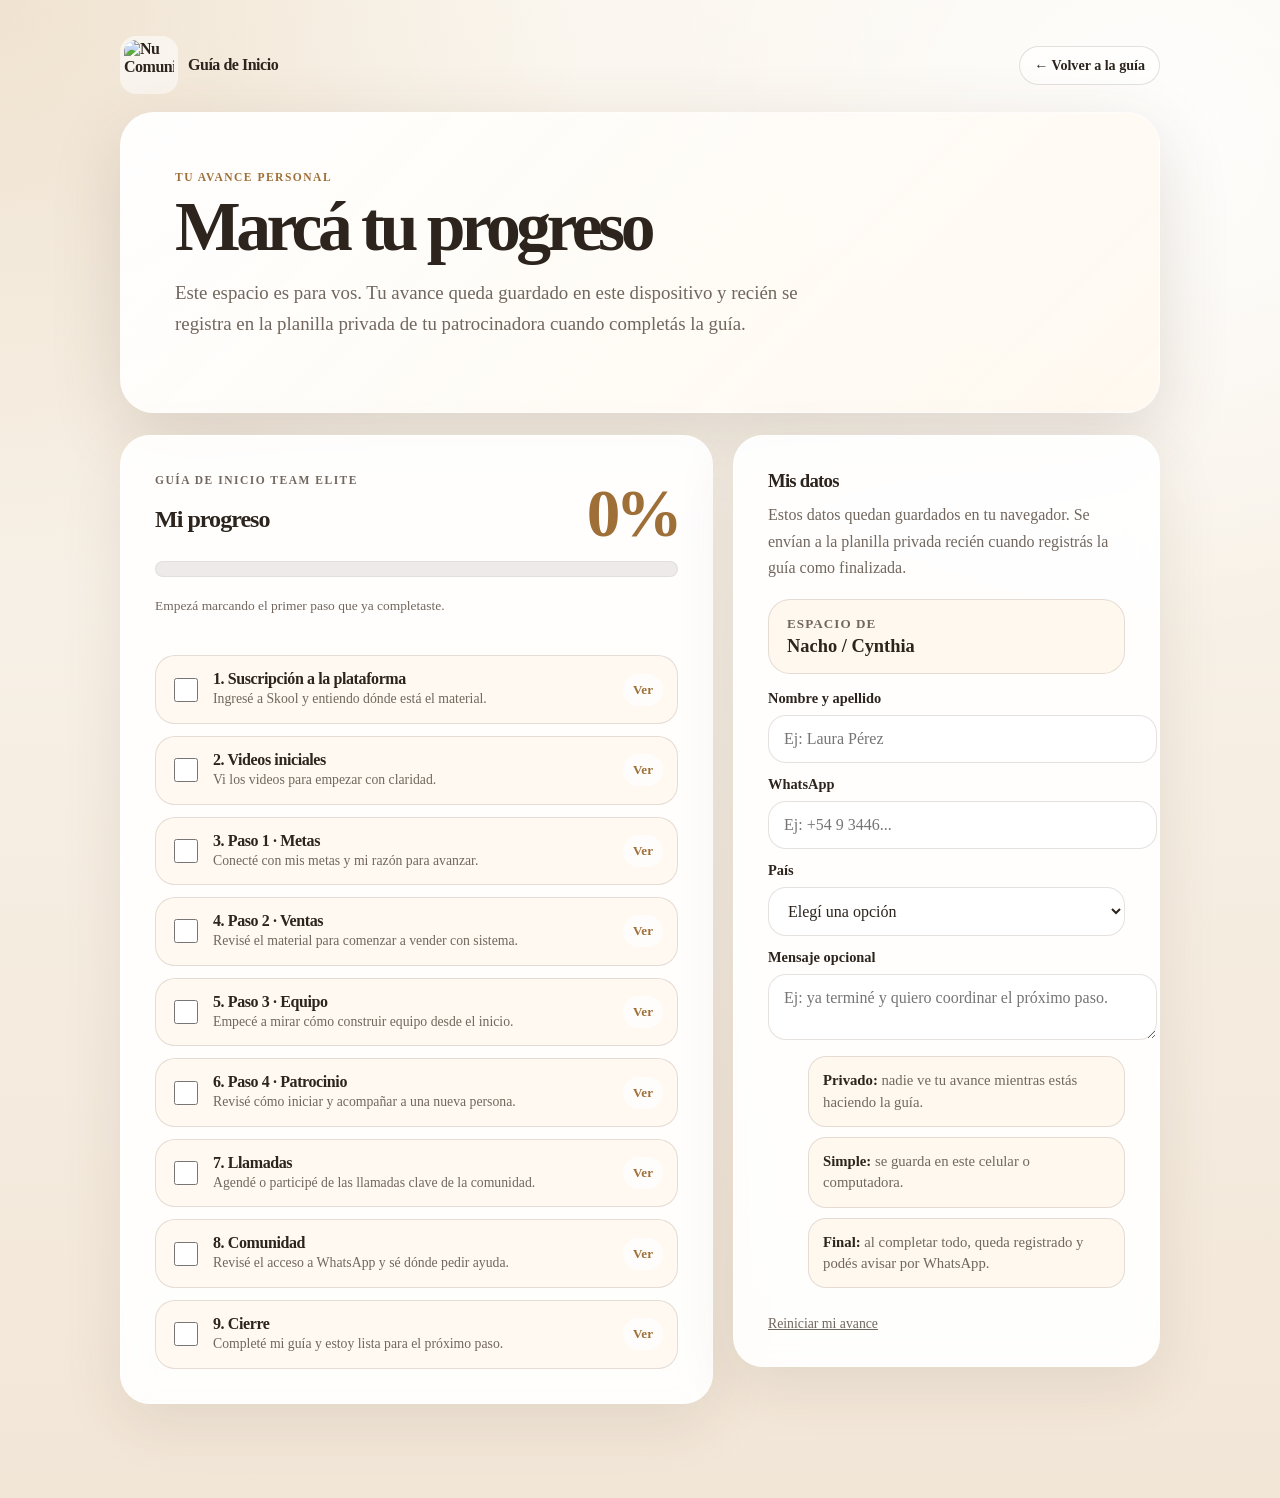
==== avance.html @ 01f818ad "Add files via upload" ====
<!DOCTYPE html>
<html lang="es">
<head>
  <meta charset="UTF-8">
  <meta name="viewport" content="width=device-width, initial-scale=1.0">
  <meta name="description" content="Avance personal para la Guía de Inicio Team Elite.">
  <title>Mi avance · Guía de Inicio Team Elite</title>
  <link rel="preconnect" href="https://fonts.googleapis.com">
  <link rel="preconnect" href="https://fonts.gstatic.com" crossorigin>
  <link href="https://fonts.googleapis.com/css2?family=Plus+Jakarta+Sans:wght@400;500;600;700;800&display=swap" rel="stylesheet">
  <link rel="stylesheet" href="css/reset.css">
  <link rel="stylesheet" href="css/layout.css">
  <link rel="stylesheet" href="css/components.css">
  <link rel="stylesheet" href="css/animations.css">
  <style>
    :root {
      --avance-card: rgba(255, 255, 255, 0.92);
      --avance-ink: #2c241d;
      --avance-muted: #71675e;
      --avance-line: rgba(92, 73, 55, 0.16);
      --avance-gold: #c89b5f;
      --avance-gold-dark: #9f6f38;
      --avance-soft: #fff8ef;
      --avance-green: #2f7a4d;
      --avance-shadow: 0 22px 70px rgba(80, 58, 35, 0.16);
    }

    body {
      background:
        radial-gradient(circle at top left, rgba(200, 155, 95, 0.22), transparent 30%),
        radial-gradient(circle at 90% 10%, rgba(255, 255, 255, 0.85), transparent 28%),
        linear-gradient(180deg, #fbf7f0 0%, #f2e6d7 100%);
      color: var(--avance-ink);
    }

    .avance-shell {
      width: min(100%, 1040px);
      margin: 0 auto;
      min-height: 100vh;
      padding: 28px 16px 86px;
    }

    .avance-topbar {
      display: flex;
      align-items: center;
      justify-content: space-between;
      gap: 16px;
      margin-bottom: 18px;
    }

    .avance-logo,
    .avance-back {
      color: inherit;
      text-decoration: none;
    }

    .avance-logo {
      display: inline-flex;
      align-items: center;
      gap: 10px;
      font-weight: 800;
      letter-spacing: -0.03em;
    }

    .avance-logo img {
      width: 50px;
      height: 50px;
      object-fit: contain;
      border-radius: 16px;
      background: rgba(255,255,255,0.55);
      padding: 4px;
    }

    .avance-back {
      font-size: 0.88rem;
      font-weight: 700;
      padding: 10px 14px;
      border: 1px solid var(--avance-line);
      border-radius: 999px;
      background: rgba(255, 255, 255, 0.52);
    }

    .avance-hero {
      position: relative;
      overflow: hidden;
      border-radius: 34px;
      padding: clamp(26px, 5vw, 54px);
      background:
        linear-gradient(135deg, rgba(255,255,255,0.96), rgba(255,248,239,0.92)),
        url('assets/community/community-03.jpg') center/cover;
      box-shadow: var(--avance-shadow);
      border: 1px solid rgba(255,255,255,0.65);
    }

    .avance-kicker {
      display: inline-flex;
      align-items: center;
      gap: 8px;
      margin-bottom: 12px;
      color: var(--avance-gold-dark);
      text-transform: uppercase;
      font-size: 0.72rem;
      font-weight: 800;
      letter-spacing: 0.13em;
    }

    .avance-hero h1 {
      margin: 0;
      font-size: clamp(2.1rem, 7vw, 4.35rem);
      line-height: 0.92;
      letter-spacing: -0.065em;
      max-width: 780px;
    }

    .avance-hero p {
      margin-top: 18px;
      max-width: 680px;
      color: var(--avance-muted);
      font-size: clamp(1rem, 2.4vw, 1.18rem);
      line-height: 1.65;
    }

    .avance-grid {
      display: grid;
      grid-template-columns: minmax(0, 1fr) minmax(300px, 0.72fr);
      gap: 20px;
      margin-top: 22px;
      align-items: start;
    }

    .avance-card {
      background: var(--avance-card);
      border: 1px solid rgba(255,255,255,0.65);
      border-radius: 30px;
      box-shadow: 0 18px 60px rgba(80, 58, 35, 0.10);
      padding: clamp(20px, 4vw, 34px);
      backdrop-filter: blur(14px);
    }

    .avance-card h2,
    .avance-card h3 {
      margin: 0 0 10px;
      letter-spacing: -0.04em;
    }

    .avance-card p {
      color: var(--avance-muted);
      line-height: 1.65;
      margin: 0 0 16px;
    }

    .profile-form {
      display: grid;
      gap: 13px;
      margin-top: 16px;
    }

    .field {
      display: grid;
      gap: 8px;
    }

    .field label {
      font-weight: 800;
      font-size: 0.9rem;
      color: var(--avance-ink);
    }

    .field input,
    .field select,
    .field textarea {
      width: 100%;
      border: 1px solid var(--avance-line);
      background: rgba(255, 255, 255, 0.84);
      border-radius: 18px;
      padding: 14px 15px;
      font: inherit;
      color: var(--avance-ink);
      outline: none;
      transition: border-color .2s ease, box-shadow .2s ease, background .2s ease;
    }

    .field input:focus,
    .field select:focus,
    .field textarea:focus {
      border-color: rgba(200, 155, 95, 0.95);
      box-shadow: 0 0 0 4px rgba(200, 155, 95, 0.16);
      background: #fff;
    }

    .progress-card {
      display: grid;
      gap: 18px;
    }

    .progress-head {
      display: flex;
      align-items: flex-end;
      justify-content: space-between;
      gap: 12px;
    }

    .progress-number {
      font-size: clamp(2.3rem, 8vw, 4.2rem);
      line-height: 0.88;
      font-weight: 800;
      letter-spacing: -0.07em;
      color: var(--avance-gold-dark);
    }

    .progress-track {
      height: 14px;
      border-radius: 999px;
      overflow: hidden;
      background: rgba(142, 133, 122, 0.16);
      border: 1px solid rgba(142, 133, 122, 0.12);
    }

    .progress-fill {
      width: 0%;
      height: 100%;
      border-radius: inherit;
      background: linear-gradient(90deg, var(--avance-gold), var(--avance-gold-dark));
      transition: width .28s ease;
    }

    .step-list {
      display: grid;
      gap: 12px;
      margin-top: 4px;
    }

    .step-item {
      display: grid;
      grid-template-columns: auto 1fr auto;
      align-items: center;
      gap: 12px;
      padding: 14px;
      border-radius: 20px;
      background: rgba(255, 248, 239, 0.78);
      border: 1px solid var(--avance-line);
    }

    .step-item.is-done {
      background: rgba(231, 246, 236, 0.84);
      border-color: rgba(47, 122, 77, 0.18);
    }

    .step-check {
      width: 24px;
      height: 24px;
      accent-color: var(--avance-green);
      cursor: pointer;
    }

    .step-title {
      display: grid;
      gap: 2px;
    }

    .step-title strong {
      letter-spacing: -0.025em;
      color: var(--avance-ink);
    }

    .step-title span {
      color: var(--avance-muted);
      font-size: 0.86rem;
      line-height: 1.35;
    }

    .step-link {
      color: var(--avance-gold-dark);
      text-decoration: none;
      font-size: 0.82rem;
      font-weight: 800;
      padding: 8px 10px;
      border-radius: 999px;
      background: rgba(255, 255, 255, 0.66);
      white-space: nowrap;
    }

    .final-box {
      display: none;
      margin-top: 20px;
      padding: clamp(18px, 4vw, 28px);
      border-radius: 28px;
      background: linear-gradient(135deg, rgba(231,246,236,0.96), rgba(255,255,255,0.9));
      border: 1px solid rgba(47, 122, 77, 0.20);
      box-shadow: 0 18px 52px rgba(47, 122, 77, 0.11);
    }

    .final-box.is-visible {
      display: grid;
      gap: 12px;
    }

    .button-row {
      display: flex;
      flex-wrap: wrap;
      gap: 10px;
      margin-top: 6px;
    }

    .button-row .button {
      border: 0;
      cursor: pointer;
      min-height: 52px;
    }

    .button--whatsapp {
      background: #1f8f55;
      color: #fff;
      box-shadow: 0 16px 38px rgba(31, 143, 85, 0.22);
    }

    .button--whatsapp:hover,
    .button--whatsapp:focus-visible {
      color: #fff;
    }

    .status-message {
      display: none;
      padding: 14px 16px;
      border-radius: 18px;
      background: rgba(255, 248, 239, 0.9);
      border: 1px solid var(--avance-line);
      color: var(--avance-muted);
      font-weight: 700;
      line-height: 1.45;
    }

    .status-message.is-visible {
      display: block;
    }

    .small-note {
      font-size: 0.84rem;
      color: var(--avance-muted);
      line-height: 1.55;
    }

    .linea-card {
      margin: 18px 0 8px;
      padding: 16px 18px;
      border-radius: 22px;
      background: var(--avance-soft);
      border: 1px solid var(--avance-line);
      display: grid;
      gap: 4px;
    }

    .linea-card span {
      color: var(--avance-muted);
      font-size: 0.82rem;
      font-weight: 800;
      text-transform: uppercase;
      letter-spacing: 0.08em;
    }

    .linea-card strong {
      color: var(--avance-ink);
      font-size: 1.15rem;
    }

    .side-list {
      display: grid;
      gap: 10px;
      margin-top: 16px;
    }

    .side-list li {
      list-style: none;
      padding: 13px 14px;
      border-radius: 18px;
      background: var(--avance-soft);
      border: 1px solid var(--avance-line);
      color: var(--avance-muted);
      font-size: 0.92rem;
      line-height: 1.45;
    }

    .side-list strong {
      color: var(--avance-ink);
    }

    .reset-link {
      border: 0;
      background: transparent;
      color: var(--avance-muted);
      text-decoration: underline;
      cursor: pointer;
      font: inherit;
      font-size: 0.86rem;
      padding: 0;
      margin-top: 12px;
    }

    @media (max-width: 820px) {
      .avance-topbar {
        align-items: flex-start;
        flex-direction: column;
      }

      .avance-grid {
        grid-template-columns: 1fr;
      }

      .avance-hero {
        border-radius: 26px;
      }

      .avance-back,
      .button-row .button {
        width: 100%;
        justify-content: center;
        text-align: center;
      }

      .step-item {
        grid-template-columns: auto 1fr;
      }

      .step-link {
        grid-column: 2;
        width: fit-content;
      }
    }
  </style>
</head>
<body>
  <div class="avance-shell">
    <div class="avance-topbar">
      <a class="avance-logo" href="index.html" aria-label="Volver a la guía">
        <img src="assets/logo-nu-comunidad-transparent.png" alt="Nu Comunidad">
        <span>Guía de Inicio</span>
      </a>
      <a class="avance-back" href="index.html">← Volver a la guía</a>
    </div>

    <header class="avance-hero">
      <span class="avance-kicker">Tu avance personal</span>
      <h1>Marcá tu progreso</h1>
      <p>Este espacio es para vos. Tu avance queda guardado en este dispositivo y recién se registra en la planilla privada de tu patrocinadora cuando completás la guía.</p>
    </header>

    <div class="avance-grid">
      <main class="avance-card progress-card" aria-labelledby="progress-title">
        <div class="progress-head">
          <div>
            <p class="avance-kicker">Guía de Inicio Team Elite</p>
            <h2 id="progress-title">Mi progreso</h2>
          </div>
          <strong class="progress-number" id="progress-number">0%</strong>
        </div>

        <div class="progress-track" aria-hidden="true">
          <div class="progress-fill" id="progress-fill"></div>
        </div>

        <p class="small-note" id="progress-copy">Empezá marcando el primer paso que ya completaste.</p>

        <div class="step-list" id="step-list"></div>

        <div class="final-box" id="final-box" aria-live="polite">
          <h2>🎉 ¡Felicitaciones!</h2>
          <p>Terminaste tu Guía de Inicio. Ahora podés registrar la finalización y avisarle a tu patrocinadora por WhatsApp.</p>
          <div class="button-row">
            <button class="button button--primary" id="finish-button" type="button">Registrar guía finalizada</button>
            <a class="button button--whatsapp" id="whatsapp-button" href="#" target="_blank" rel="noopener noreferrer" style="display:none;">Avisar por WhatsApp</a>
          </div>
          <div class="status-message" id="status-message"></div>
        </div>
      </main>

      <aside class="avance-card">
        <h3>Mis datos</h3>
        <p>Estos datos quedan guardados en tu navegador. Se envían a la planilla privada recién cuando registrás la guía como finalizada.</p>

        <div class="linea-card">
          <span>Espacio de</span>
          <strong id="sponsor-visible">Patrocinadora</strong>
        </div>

        <form class="profile-form" id="profile-form">
          <div class="field">
            <label for="nombre">Nombre y apellido</label>
            <input id="nombre" name="nombre" type="text" autocomplete="name" placeholder="Ej: Laura Pérez" required>
          </div>

          <div class="field">
            <label for="whatsapp">WhatsApp</label>
            <input id="whatsapp" name="whatsapp" type="tel" autocomplete="tel" placeholder="Ej: +54 9 3446..." required>
          </div>

          <div class="field">
            <label for="pais">País</label>
            <select id="pais" name="pais" required>
              <option value="" selected disabled>Elegí una opción</option>
              <option>Argentina</option>
              <option>España</option>
              <option>México</option>
              <option>Chile</option>
              <option>Perú</option>
              <option>Colombia</option>
              <option>Otro</option>
            </select>
          </div>

          <div class="field">
            <label for="comentario">Mensaje opcional</label>
            <textarea id="comentario" name="comentario" placeholder="Ej: ya terminé y quiero coordinar el próximo paso."></textarea>
          </div>
        </form>

        <ul class="side-list">
          <li><strong>Privado:</strong> nadie ve tu avance mientras estás haciendo la guía.</li>
          <li><strong>Simple:</strong> se guarda en este celular o computadora.</li>
          <li><strong>Final:</strong> al completar todo, queda registrado y podés avisar por WhatsApp.</li>
        </ul>

        <button class="reset-link" id="reset-progress" type="button">Reiniciar mi avance</button>
      </aside>
    </div>
  </div>

  <script>
    /*************************************************************
     * CONFIGURACIÓN PARA CADA PATROCINADORA
     * 1) Cambiar SPONSOR_NAME.
     * 2) Cambiar SPONSOR_WHATSAPP por el número con código de país, sin + ni espacios.
     *    Ejemplo Argentina: 5493446000000
     * 3) Pegar la URL del Apps Script cuando esté publicada la Web App.
     *************************************************************/
    const CONFIG = {
      SPONSOR_NAME: "Nacho / Cynthia",
      SPONSOR_WHATSAPP: "PEGAR_WHATSAPP_SIN_SIGNO_MAS",
      GOOGLE_APPS_SCRIPT_URL: "PEGAR_AQUI_URL_DE_GOOGLE_APPS_SCRIPT"
    };

    const STEPS = [
      { id: "plataforma", title: "Suscripción a la plataforma", detail: "Ingresé a Skool y entiendo dónde está el material.", href: "index.html#plataforma" },
      { id: "videos", title: "Videos iniciales", detail: "Vi los videos para empezar con claridad.", href: "index.html#videos-iniciales" },
      { id: "metas", title: "Paso 1 · Metas", detail: "Conecté con mis metas y mi razón para avanzar.", href: "index.html#metas" },
      { id: "ventas", title: "Paso 2 · Ventas", detail: "Revisé el material para comenzar a vender con sistema.", href: "index.html#ventas" },
      { id: "equipo", title: "Paso 3 · Equipo", detail: "Empecé a mirar cómo construir equipo desde el inicio.", href: "index.html#equipo" },
      { id: "patrocinio", title: "Paso 4 · Patrocinio", detail: "Revisé cómo iniciar y acompañar a una nueva persona.", href: "index.html#patrocinio" },
      { id: "llamadas", title: "Llamadas", detail: "Agendé o participé de las llamadas clave de la comunidad.", href: "index.html#llamadas" },
      { id: "comunidad", title: "Comunidad", detail: "Revisé el acceso a WhatsApp y sé dónde pedir ayuda.", href: "index.html#whatsapp" },
      { id: "cierre", title: "Cierre", detail: "Completé mi guía y estoy lista para el próximo paso.", href: "index.html#cierre" }
    ];

    const safeSponsorKey = CONFIG.SPONSOR_NAME.toLowerCase().normalize("NFD").replace(/[\u0300-\u036f]/g, "").replace(/[^a-z0-9]+/g, "_");
    const PROGRESS_KEY = `team_elite_progress_${safeSponsorKey}`;
    const PROFILE_KEY = `team_elite_profile_${safeSponsorKey}`;
    const REGISTER_KEY = `team_elite_final_registered_${safeSponsorKey}`;

    const stepList = document.getElementById("step-list");
    const progressNumber = document.getElementById("progress-number");
    const progressFill = document.getElementById("progress-fill");
    const progressCopy = document.getElementById("progress-copy");
    const finalBox = document.getElementById("final-box");
    const finishButton = document.getElementById("finish-button");
    const whatsappButton = document.getElementById("whatsapp-button");
    const statusMessage = document.getElementById("status-message");
    const resetButton = document.getElementById("reset-progress");
    const profileForm = document.getElementById("profile-form");
    const sponsorVisible = document.getElementById("sponsor-visible");

    sponsorVisible.textContent = CONFIG.SPONSOR_NAME;

    function readJson(key, fallback) {
      try {
        return JSON.parse(localStorage.getItem(key) || JSON.stringify(fallback));
      } catch (error) {
        return fallback;
      }
    }

    function writeJson(key, value) {
      localStorage.setItem(key, JSON.stringify(value));
    }

    function getProgress() {
      return readJson(PROGRESS_KEY, {});
    }

    function setProgress(progress) {
      writeJson(PROGRESS_KEY, progress);
    }

    function getProfile() {
      return readJson(PROFILE_KEY, { nombre: "", whatsapp: "", pais: "", comentario: "" });
    }

    function saveProfileFromForm() {
      const formData = new FormData(profileForm);
      const profile = {
        nombre: (formData.get("nombre") || "").trim(),
        whatsapp: (formData.get("whatsapp") || "").trim(),
        pais: formData.get("pais") || "",
        comentario: (formData.get("comentario") || "").trim()
      };
      writeJson(PROFILE_KEY, profile);
      return profile;
    }

    function loadProfileIntoForm() {
      const profile = getProfile();
      profileForm.nombre.value = profile.nombre || "";
      profileForm.whatsapp.value = profile.whatsapp || "";
      profileForm.pais.value = profile.pais || "";
      profileForm.comentario.value = profile.comentario || "";
    }

    function renderSteps() {
      const progress = getProgress();
      stepList.innerHTML = STEPS.map((step, index) => {
        const checked = Boolean(progress[step.id]);
        return `
          <div class="step-item ${checked ? "is-done" : ""}">
            <input class="step-check" id="step-${step.id}" type="checkbox" data-step="${step.id}" ${checked ? "checked" : ""}>
            <label class="step-title" for="step-${step.id}">
              <strong>${index + 1}. ${escapeHtml(step.title)}</strong>
              <span>${escapeHtml(step.detail)}</span>
            </label>
            <a class="step-link" href="${step.href}">Ver</a>
          </div>
        `;
      }).join("");
    }

    function renderProgress() {
      const progress = getProgress();
      const completed = STEPS.filter((step) => progress[step.id]).length;
      const percent = Math.round((completed / STEPS.length) * 100);
      progressNumber.textContent = `${percent}%`;
      progressFill.style.width = `${percent}%`;
      progressCopy.textContent = completed === 0
        ? "Empezá marcando el primer paso que ya completaste."
        : completed < STEPS.length
          ? `Llevás ${completed} de ${STEPS.length} pasos completados.`
          : "Completaste todos los pasos. Ya podés registrar la guía finalizada.";

      finalBox.classList.toggle("is-visible", completed === STEPS.length);
      if (!localStorage.getItem(REGISTER_KEY)) {
        whatsappButton.style.display = "none";
      }
      updateWhatsAppLink();
      renderRegisteredState();
    }

    function renderRegisteredState() {
      const registeredAt = localStorage.getItem(REGISTER_KEY);
      if (!registeredAt) return;
      finishButton.textContent = "Guía ya registrada";
      finishButton.disabled = true;
      whatsappButton.style.display = "inline-flex";
      showStatus(`✅ Tu guía ya quedó registrada el ${registeredAt}. Ahora podés avisar por WhatsApp.`, true);
    }

    function escapeHtml(value) {
      return String(value)
        .replace(/&/g, "&amp;")
        .replace(/</g, "&lt;")
        .replace(/>/g, "&gt;")
        .replace(/"/g, "&quot;")
        .replace(/'/g, "&#039;");
    }

    function updateWhatsAppLink() {
      const profile = saveProfileFromForm();
      const phone = String(CONFIG.SPONSOR_WHATSAPP || "").replace(/\D/g, "");
      const name = profile.nombre || "";
      const message = `Hola ${CONFIG.SPONSOR_NAME}! Soy ${name || "una nueva socia"}. Ya terminé mi Guía de Inicio Team Elite ✨`;

      if (!phone || CONFIG.SPONSOR_WHATSAPP.includes("PEGAR")) {
        whatsappButton.href = "#";
        whatsappButton.setAttribute("aria-disabled", "true");
        whatsappButton.title = "Falta configurar el WhatsApp de la patrocinadora en avance.html";
        return;
      }

      whatsappButton.href = `https://wa.me/${phone}?text=${encodeURIComponent(message)}`;
      whatsappButton.removeAttribute("aria-disabled");
      whatsappButton.removeAttribute("title");
    }

    function validateProfile() {
      saveProfileFromForm();
      if (!profileForm.reportValidity()) return false;
      return true;
    }

    async function sendToGoogleSheets(payload) {
      const url = CONFIG.GOOGLE_APPS_SCRIPT_URL;
      const isConfigured = url && !url.includes("PEGAR_AQUI");
      if (!isConfigured) return { mode: "demo" };

      await fetch(url, {
        method: "POST",
        mode: "no-cors",
        headers: { "Content-Type": "text/plain;charset=utf-8" },
        body: JSON.stringify(payload)
      });

      return { mode: "google_sheets" };
    }

    async function finishGuide() {
      const progress = getProgress();
      const completedSteps = STEPS.filter((step) => progress[step.id]);
      if (completedSteps.length !== STEPS.length) {
        showStatus("Todavía falta completar algún paso antes de registrar la guía finalizada.");
        return;
      }

      if (!validateProfile()) {
        showStatus("Completá tus datos para poder registrar la guía finalizada.");
        return;
      }

      const profile = getProfile();
      const now = new Date();
      const payload = {
        fecha: now.toISOString(),
        nombre: profile.nombre,
        whatsapp: profile.whatsapp,
        pais: profile.pais,
        mentora: CONFIG.SPONSOR_NAME,
        estado: "Guía completada",
        porcentaje: 100,
        pasosCompletados: completedSteps.length,
        totalPasos: STEPS.length,
        pasos: completedSteps.map((step) => step.title),
        comentario: profile.comentario || "",
        origen: window.location.href
      };

      finishButton.disabled = true;
      finishButton.textContent = "Registrando...";

      try {
        const result = await sendToGoogleSheets(payload);
        const localTime = now.toLocaleString("es-AR");
        localStorage.setItem(REGISTER_KEY, localTime);
        finishButton.textContent = "Guía ya registrada";
        whatsappButton.style.display = "inline-flex";
        showStatus(result.mode === "google_sheets"
          ? "✅ Listo. Tu guía finalizada quedó registrada en la planilla privada. Ahora podés avisar por WhatsApp."
          : "✅ Modo prueba: quedó marcada como finalizada en este navegador. Cuando pegues la URL de Apps Script, también se guardará en Google Sheets. Ya podés probar el botón de WhatsApp si configuraste el número.", true);
      } catch (error) {
        finishButton.disabled = false;
        finishButton.textContent = "Registrar guía finalizada";
        showStatus("No pude conectar con Google Sheets. Tu avance sigue guardado en este navegador. Revisá la URL de Apps Script si ya la configuraste.");
      }
    }

    function showStatus(text, success = false) {
      statusMessage.textContent = text;
      statusMessage.classList.add("is-visible");
      statusMessage.style.background = success ? "rgba(231, 246, 236, 0.92)" : "rgba(255, 248, 239, 0.92)";
      statusMessage.style.color = success ? "#235233" : "var(--avance-muted)";
    }

    stepList.addEventListener("change", (event) => {
      const input = event.target.closest("[data-step]");
      if (!input) return;
      const progress = getProgress();
      progress[input.dataset.step] = input.checked;
      setProgress(progress);
      localStorage.removeItem(REGISTER_KEY);
      finishButton.disabled = false;
      finishButton.textContent = "Registrar guía finalizada";
      whatsappButton.style.display = "none";
      statusMessage.classList.remove("is-visible");
      renderSteps();
      renderProgress();
    });

    profileForm.addEventListener("input", updateWhatsAppLink);
    profileForm.addEventListener("change", updateWhatsAppLink);
    finishButton.addEventListener("click", finishGuide);

    whatsappButton.addEventListener("click", (event) => {
      updateWhatsAppLink();
      const disabled = whatsappButton.getAttribute("aria-disabled") === "true";
      if (disabled) {
        event.preventDefault();
        showStatus("Falta configurar el número de WhatsApp de la patrocinadora dentro de avance.html.");
      }
    });

    resetButton.addEventListener("click", () => {
      const confirmed = window.confirm("¿Querés reiniciar tu avance en este dispositivo?");
      if (!confirmed) return;
      localStorage.removeItem(PROGRESS_KEY);
      localStorage.removeItem(REGISTER_KEY);
      finishButton.disabled = false;
      finishButton.textContent = "Registrar guía finalizada";
      whatsappButton.style.display = "none";
      statusMessage.classList.remove("is-visible");
      renderSteps();
      renderProgress();
    });

    loadProfileIntoForm();
    renderSteps();
    renderProgress();
  </script>
</body>
</html>
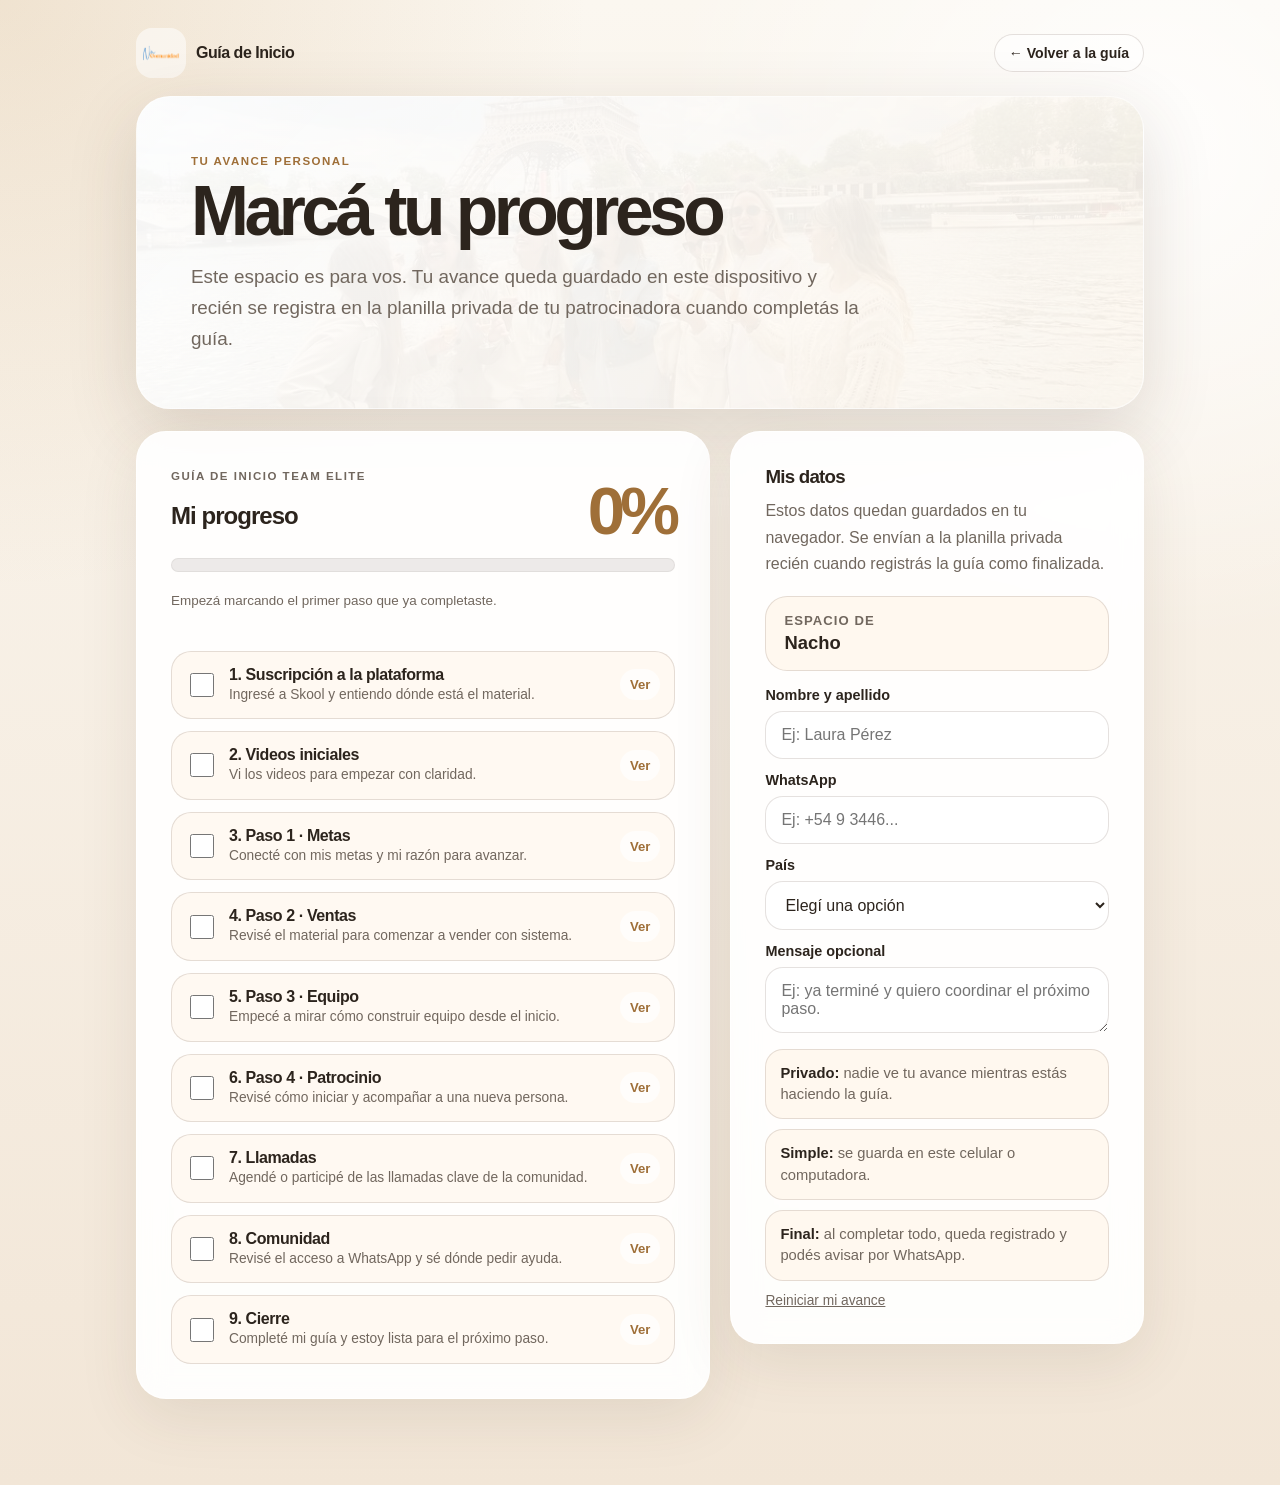
==== commit f1cc8786: "avance.html" ====
--- a/avance.html
+++ b/avance.html
@@ -533,9 +533,9 @@
      * 3) Pegar la URL del Apps Script cuando esté publicada la Web App.
      *************************************************************/
     const CONFIG = {
-      SPONSOR_NAME: "Nacho / Cynthia",
-      SPONSOR_WHATSAPP: "PEGAR_WHATSAPP_SIN_SIGNO_MAS",
-      GOOGLE_APPS_SCRIPT_URL: "PEGAR_AQUI_URL_DE_GOOGLE_APPS_SCRIPT"
+      SPONSOR_NAME: "Nacho",
+      SPONSOR_WHATSAPP: "543446388162",
+      GOOGLE_APPS_SCRIPT_URL: "https://script.google.com/macros/s/AKfycbzQdI8HwMY72hxIkrpIt1BpXsG_h-y5TLYeSb4bM4e9qEvdK1zCtNnO2p2SvyTLtqGYwQ/exec"
     };
 
     const STEPS = [
--- a/css/layout.css
+++ b/css/layout.css
@@ -0,0 +1,132 @@
+.page-shell {
+  width: 100%;
+  min-height: 100vh;
+  padding: 18px 0;
+}
+
+.app-frame {
+  width: min(100%, 430px);
+  min-height: calc(100vh - 36px);
+  margin: 0 auto;
+  background:
+    radial-gradient(circle at 15% 0%, rgba(214, 205, 195, 0.16), transparent 30%),
+    radial-gradient(circle at 100% 15%, rgba(142, 133, 122, 0.10), transparent 28%),
+    linear-gradient(180deg, rgba(255,255,255,0.78), rgba(248,243,236,0.96)),
+    var(--bg-app);
+  border: 1px solid rgba(142, 133, 122, 0.10);
+  box-shadow: var(--shadow-md);
+  overflow: hidden;
+}
+
+.hero {
+  padding: 0;
+}
+
+.section {
+  padding: 22px 18px;
+}
+
+.section + .section {
+  border-top: 1px solid rgba(142, 133, 122, 0.10);
+  scroll-margin-top: 20px;
+}
+
+.section-heading {
+  display: grid;
+  gap: 8px;
+  margin-bottom: 14px;
+}
+
+.section-heading--center {
+  text-align: center;
+  margin-bottom: 22px;
+}
+
+.section-heading h2,
+.final-card h2 {
+  font-family: var(--font-display);
+  font-size: clamp(1.65rem, 7vw, 2.35rem);
+  font-weight: 700;
+  line-height: 0.96;
+  letter-spacing: -0.035em;
+}
+
+.section-heading p:not(.section-kicker),
+.section-lead {
+  font-size: 0.97rem;
+  line-height: 1.55;
+  color: var(--muted);
+}
+
+.section-kicker,
+.eyebrow,
+.hero-slide-kicker {
+  color: var(--primary);
+  font-size: 0.72rem;
+  font-weight: 800;
+  letter-spacing: 0.14em;
+  text-transform: uppercase;
+}
+
+.step-section {
+  position: relative;
+}
+
+.mini-block {
+  display: grid;
+  gap: 12px;
+  margin-top: 14px;
+}
+
+.mini-block h3 {
+  font-size: 0.92rem;
+  letter-spacing: -0.02em;
+}
+
+.site-footer {
+  display: grid;
+  gap: 12px;
+  padding: 26px 18px 112px;
+  color: var(--muted);
+  font-size: 0.78rem;
+  text-align: center;
+}
+
+.site-footer nav {
+  display: flex;
+  justify-content: center;
+  gap: 14px;
+  flex-wrap: wrap;
+}
+
+.site-footer a {
+  color: var(--primary);
+  font-weight: 700;
+}
+
+@media (max-width: 500px) {
+  .page-shell {
+    padding: 0;
+  }
+
+  .app-frame {
+    width: 100%;
+    min-height: 100vh;
+    border: 0;
+    box-shadow: none;
+  }
+
+  .section {
+    padding: 22px 16px;
+  }
+}
+
+@media (min-width: 900px) {
+  .page-shell {
+    padding: 28px 0;
+  }
+
+  .app-frame {
+    border-radius: 34px;
+  }
+}
--- a/css/components.css
+++ b/css/components.css
@@ -0,0 +1,1117 @@
+.hero-slider {
+  position: relative;
+  min-height: 590px;
+  overflow: hidden;
+  background: linear-gradient(180deg, #f8f5f0 0%, #f0ebe5 52%, #e9e3db 100%);
+  isolation: isolate;
+}
+
+.hero-slider::before,
+.hero-slider::after {
+  content: "";
+  position: absolute;
+  inset: auto;
+  border-radius: 999px;
+  filter: blur(26px);
+  z-index: 0;
+  pointer-events: none;
+}
+
+.hero-slider::before {
+  width: 170px;
+  height: 170px;
+  top: 64px;
+  left: 50%;
+  transform: translateX(-50%);
+  background: rgba(255, 255, 255, 0.85);
+}
+
+.hero-slider::after {
+  width: 210px;
+  height: 210px;
+  bottom: 110px;
+  right: -20px;
+  background: rgba(142, 133, 122, 0.10);
+}
+
+.hero-track {
+  position: relative;
+  min-height: 590px;
+}
+
+.hero-slide {
+  position: absolute;
+  inset: 0;
+  display: block;
+  opacity: 0;
+  pointer-events: none;
+  transform: translateX(16px) scale(0.985);
+  transition: opacity 760ms cubic-bezier(0.22, 1, 0.36, 1), transform 760ms cubic-bezier(0.22, 1, 0.36, 1);
+  background:
+    radial-gradient(circle at top right, rgba(142, 133, 122, 0.09), transparent 36%),
+    radial-gradient(circle at 14% 14%, rgba(255, 255, 255, 0.82), transparent 24%),
+    linear-gradient(180deg, rgba(248, 245, 240, 0.98) 0%, rgba(238, 232, 225, 0.98) 100%);
+}
+
+.hero-slide.is-active {
+  opacity: 1;
+  pointer-events: auto;
+  transform: translateX(0) scale(1);
+}
+
+.hero-image-wrap {
+  width: 100%;
+  height: 100%;
+  display: flex;
+  align-items: center;
+  justify-content: center;
+  position: relative;
+  z-index: 1;
+}
+
+.hero-image-wrap--full {
+  padding: 24px 24px 120px;
+}
+
+.hero-image-wrap img {
+  width: 100%;
+  height: 100%;
+  max-height: 455px;
+  object-fit: contain;
+  filter: drop-shadow(0 18px 30px rgba(48, 42, 35, 0.14));
+  transform: scale(1.01);
+  transform-origin: center center;
+  animation: heroFloat 5.2s ease-in-out infinite;
+}
+
+.hero-overlay-actions {
+  position: absolute;
+  left: 0;
+  right: 0;
+  bottom: 0;
+  z-index: 4;
+  display: grid;
+  gap: 12px;
+  padding: 0 16px 18px;
+  align-items: end;
+}
+
+.hero-start-button {
+  background: rgba(255, 255, 255, 0.98);
+  justify-content: center;
+  min-height: 88px;
+  line-height: 0.9;
+}
+
+.placeholder-box {
+  position: relative;
+  display: grid;
+  place-items: center;
+  gap: 8px;
+  min-height: 180px;
+  padding: 20px;
+  border: 1.5px dashed rgba(175, 62, 197, 0.38);
+  border-radius: var(--radius-lg);
+  color: var(--primary);
+  background:
+    linear-gradient(135deg, rgba(244, 223, 253, 0.72), rgba(255, 255, 255, 0.78)),
+    repeating-linear-gradient(-45deg, rgba(175, 62, 197, 0.06) 0 8px, transparent 8px 16px);
+  text-align: center;
+  overflow: hidden;
+}
+
+.placeholder-box--small {
+  min-height: 130px;
+  border-radius: var(--radius-md);
+  font-size: 0.82rem;
+}
+
+.button {
+  display: inline-flex;
+  width: 100%;
+  min-height: 62px;
+  align-items: center;
+  justify-content: flex-start;
+  gap: 12px;
+  padding: 14px 16px;
+  border-radius: 14px;
+  border: 1.5px solid var(--border-strong);
+  background: #fff;
+  color: var(--text);
+  font-size: 0.98rem;
+  font-weight: 800;
+  text-align: left;
+  line-height: 1.18;
+  box-shadow: var(--shadow-button);
+  font-family: var(--font-body);
+  font-weight: 700;
+  transition: transform var(--transition), box-shadow var(--transition), background var(--transition), border-color var(--transition), color var(--transition);
+}
+
+.button:hover {
+  transform: translateY(-2px);
+  box-shadow: 0 5px 0 rgba(142, 133, 122, 0.88), 0 14px 24px rgba(48, 42, 35, 0.14);
+}
+
+.button:active {
+  transform: translateY(1px);
+  box-shadow: 0 2px 0 rgba(142, 133, 122, 0.88), 0 6px 16px rgba(48, 42, 35, 0.12);
+}
+
+.button--compact {
+  min-height: 54px;
+  justify-content: center;
+}
+
+.button--primary {
+  background: linear-gradient(180deg, #fff, #f7f3ee);
+}
+
+.button--outline {
+  background: #fff;
+}
+
+.button--light {
+  border-color: rgba(255, 255, 255, 0.72);
+  background: rgba(255, 255, 255, 0.94);
+  color: var(--primary-dark);
+  box-shadow: none;
+}
+
+.button--light:hover {
+  box-shadow: none;
+}
+
+.button-icon {
+  flex: 0 0 auto;
+  width: 26px;
+  height: 26px;
+  display: grid;
+  place-items: center;
+  border-radius: 8px;
+  color: var(--primary);
+  font-size: 1rem;
+  font-weight: 800;
+}
+
+.button-icon--skool {
+  width: 28px;
+  height: 28px;
+  border-radius: 999px;
+  border: 2px solid rgba(0, 0, 0, 0.16);
+  background: #fff;
+  color: var(--primary-dark);
+  font-size: 0.86rem;
+  font-weight: 900;
+  text-transform: lowercase;
+}
+
+.card,
+.feature-card,
+.schedule-card,
+.final-card,
+.skool-cta {
+  border: 1px solid var(--border);
+  border-radius: var(--radius-md);
+  background: rgba(255, 255, 255, 0.86);
+  box-shadow: var(--shadow-sm);
+}
+
+.card {
+  display: grid;
+  gap: 12px;
+  padding: 17px;
+  font-size: 0.96rem;
+  line-height: 1.55;
+  color: var(--muted);
+}
+
+.card--soft {
+  background: linear-gradient(135deg, rgba(250, 246, 253, 0.96), rgba(255, 255, 255, 0.96));
+}
+
+.card--highlight {
+  border-color: rgba(175, 62, 197, 0.18);
+  background: linear-gradient(135deg, rgba(245, 235, 251, 0.92), rgba(255, 255, 255, 0.96));
+  color: var(--text);
+  font-weight: 650;
+}
+
+.strong-text {
+  color: var(--text);
+  font-weight: 850;
+}
+
+.stack-title {
+  display: grid;
+  gap: 4px;
+  font-family: var(--font-display);
+  text-transform: uppercase;
+  font-size: clamp(1.7rem, 6.2vw, 2.25rem);
+  font-weight: 700;
+  line-height: 0.9;
+  letter-spacing: -0.035em;
+}
+
+.stack-title__top {
+  color: var(--text);
+}
+
+.stack-title__bottom {
+  color: var(--muted-2);
+}
+
+.feature-card {
+  display: grid;
+  gap: 15px;
+  padding: 18px;
+  margin-bottom: 16px;
+}
+
+.feature-card h3 {
+  font-size: 1rem;
+}
+
+.check-list {
+  display: grid;
+  gap: 10px;
+  list-style: none;
+}
+
+.check-list li {
+  position: relative;
+  padding-left: 28px;
+  color: var(--muted);
+  line-height: 1.4;
+}
+
+.check-list li::before {
+  content: "✓";
+  position: absolute;
+  left: 0;
+  top: 0;
+  color: var(--primary);
+  font-weight: 900;
+}
+
+.check-list--inside {
+  margin: 8px 0;
+}
+
+.link-stack {
+  display: grid;
+  gap: 16px;
+}
+
+.step-badge {
+  display: inline-flex;
+  width: fit-content;
+  align-items: center;
+  padding: 7px 10px;
+  margin-bottom: 10px;
+  border-radius: 999px;
+  background: var(--surface-strong);
+  color: var(--primary-dark);
+  font-size: 0.72rem;
+  font-weight: 900;
+  text-transform: uppercase;
+  letter-spacing: 0.12em;
+}
+
+.accordion {
+  margin-top: 12px;
+  border: 1px solid var(--border);
+  border-radius: 18px;
+  overflow: hidden;
+  background: rgba(255, 255, 255, 0.86);
+  box-shadow: var(--shadow-sm);
+}
+
+.accordion-trigger {
+  width: 100%;
+  min-height: 56px;
+  display: flex;
+  align-items: center;
+  justify-content: space-between;
+  gap: 12px;
+  padding: 14px 16px;
+  border: 0;
+  background: transparent;
+  color: var(--text);
+  cursor: pointer;
+  font-weight: 850;
+  text-align: left;
+}
+
+.accordion-icon {
+  width: 28px;
+  height: 28px;
+  display: grid;
+  place-items: center;
+  flex: 0 0 auto;
+  border-radius: 999px;
+  background: var(--surface-soft);
+  color: var(--primary);
+  transition: transform var(--transition);
+}
+
+.accordion-trigger[aria-expanded="true"] .accordion-icon {
+  transform: rotate(45deg);
+}
+
+.button--video {
+  position: relative;
+  overflow: hidden;
+}
+
+.button--video::after {
+  content: "";
+  position: absolute;
+  inset: 0;
+  background: linear-gradient(90deg, rgba(142, 133, 122, 0.08), rgba(181, 138, 98, 0));
+  opacity: 0;
+  transition: opacity var(--transition);
+}
+
+.button--video:hover::after,
+.button--video:focus-visible::after {
+  opacity: 1;
+}
+
+.button--video:hover .button-icon,
+.button--video:focus-visible .button-icon {
+  transform: scale(1.08);
+}
+
+.button--video .button-icon {
+  transition: transform var(--transition), box-shadow var(--transition);
+}
+
+.accordion-panel {
+  max-height: 0;
+  overflow: hidden;
+  transition: max-height 420ms cubic-bezier(0.22, 1, 0.36, 1);
+}
+
+.accordion-inner {
+  display: grid;
+  gap: 16px;
+  padding: 2px 16px 18px;
+  color: var(--muted);
+  font-size: 0.98rem;
+  line-height: 1.72;
+}
+
+.scroll-progress {
+  position: fixed;
+  top: 0;
+  left: 50%;
+  transform: translateX(-50%);
+  z-index: 30;
+  width: min(100%, 430px);
+  height: 4px;
+  background: rgba(175, 62, 197, 0.10);
+  overflow: hidden;
+}
+
+.scroll-progress__bar {
+  display: block;
+  width: 0%;
+  height: 100%;
+  border-radius: 999px;
+  background: linear-gradient(90deg, #bcb2a8 0%, #8e857a 100%);
+  box-shadow: 0 0 14px rgba(142, 133, 122, 0.28);
+  transition: width 120ms linear;
+}
+
+
+.schedule-card {
+  padding: 17px;
+  margin-bottom: 12px;
+}
+
+.schedule-card h3 {
+  margin-bottom: 12px;
+  font-size: 1rem;
+}
+
+.schedule-card ul {
+  display: grid;
+  gap: 8px;
+  list-style: none;
+}
+
+.schedule-card li {
+  display: flex;
+  align-items: center;
+  justify-content: space-between;
+  gap: 12px;
+  padding: 8px 0;
+  border-bottom: 1px solid rgba(175, 62, 197, 0.09);
+  color: var(--muted);
+  font-size: 0.9rem;
+}
+
+.schedule-card li:last-child {
+  border-bottom: 0;
+}
+
+.schedule-card strong {
+  color: var(--primary-dark);
+  white-space: nowrap;
+}
+
+.zoom-card {
+  margin-top: 12px;
+}
+
+.zoom-data {
+  display: grid;
+  gap: 7px;
+  padding: 12px;
+  border-radius: var(--radius-sm);
+  background: var(--surface-soft);
+  color: var(--text);
+}
+
+.zoom-data p {
+  display: grid;
+  gap: 2px;
+  line-height: 1.25;
+}
+
+.zoom-data span {
+  color: var(--muted);
+  font-size: 0.74rem;
+  text-transform: uppercase;
+  letter-spacing: 0.08em;
+  font-weight: 850;
+}
+
+.skool-cta {
+  display: grid;
+  gap: 16px;
+  margin-top: 18px;
+  padding: 20px;
+  text-align: center;
+}
+
+.placeholder-grid {
+  display: grid;
+  grid-template-columns: 1fr;
+  gap: 10px;
+  margin-bottom: 14px;
+}
+
+
+.community-gallery {
+  display: grid;
+  gap: 12px;
+  margin-bottom: 18px;
+}
+
+.community-gallery__kicker {
+  color: var(--primary);
+  font-size: 0.78rem;
+  font-weight: 900;
+  letter-spacing: 0.14em;
+  text-transform: uppercase;
+}
+
+.community-marquee {
+  position: relative;
+  overflow: hidden;
+  padding: 8px 0 6px;
+}
+
+.community-marquee::before,
+.community-marquee::after {
+  content: "";
+  position: absolute;
+  top: 0;
+  bottom: 0;
+  width: 32px;
+  z-index: 2;
+  pointer-events: none;
+}
+
+.community-marquee::before {
+  left: 0;
+  background: linear-gradient(90deg, rgba(252, 248, 255, 1), rgba(252, 248, 255, 0));
+}
+
+.community-marquee::after {
+  right: 0;
+  background: linear-gradient(270deg, rgba(252, 248, 255, 1), rgba(252, 248, 255, 0));
+}
+
+.community-marquee__track {
+  display: flex;
+  gap: 14px;
+  width: max-content;
+  animation: communityScroll 28s linear infinite;
+}
+
+.community-marquee:hover .community-marquee__track {
+  animation-play-state: paused;
+}
+
+.community-photo-card {
+  flex: 0 0 auto;
+  width: 156px;
+  aspect-ratio: 4 / 5;
+  overflow: hidden;
+  border-radius: 20px;
+  background: #fff;
+  border: 1px solid rgba(142, 133, 122, 0.14);
+  box-shadow: 0 12px 26px rgba(48, 42, 35, 0.10);
+  transform-origin: center center;
+}
+
+.community-photo-card:nth-child(odd) {
+  transform: rotate(-2deg);
+}
+
+.community-photo-card:nth-child(even) {
+  transform: rotate(2deg);
+}
+
+.community-photo-card img {
+  width: 100%;
+  height: 100%;
+  object-fit: cover;
+  display: block;
+  transition: transform 300ms ease;
+}
+
+.community-photo-card:hover img {
+  transform: scale(1.04);
+}
+
+@media (max-width: 500px) {
+  .community-photo-card {
+    width: 144px;
+    border-radius: 18px;
+  }
+
+  .community-marquee__track {
+    gap: 12px;
+  }
+}
+
+.final-card {
+  display: grid;
+  gap: 14px;
+  padding: 22px 18px;
+  background: linear-gradient(180deg, rgba(48, 46, 43, 0.98), rgba(73, 69, 65, 0.98));
+  color: #fff;
+  text-align: center;
+}
+
+.final-card .section-kicker {
+  color: rgba(255, 255, 255, 0.84);
+}
+
+.final-card p {
+  color: rgba(255, 255, 255, 0.92);
+  line-height: 1.5;
+}
+
+.truth-lines {
+  display: grid;
+  gap: 6px;
+  padding: 14px;
+  border-radius: var(--radius-sm);
+  background: rgba(255, 255, 255, 0.10);
+}
+
+.truth-lines p {
+  font-weight: 850;
+  color: #fff;
+}
+
+.section--welcome {
+  min-height: 0;
+  padding-top: 28px;
+  padding-bottom: 44px;
+}
+
+.welcome-manifesto {
+  display: grid;
+  gap: 20px;
+  padding: 8px 0 4px;
+}
+
+.welcome-manifesto--centered {
+  min-height: 100%;
+  justify-content: center;
+  align-content: center;
+  text-align: center;
+}
+
+.welcome-manifesto p {
+  color: var(--text);
+  font-family: var(--font-display);
+  font-size: clamp(1rem, 3.5vw, 1.3rem);
+  line-height: 1.18;
+  font-weight: 700;
+  text-transform: uppercase;
+  letter-spacing: -0.02em;
+}
+
+
+.welcome-manifesto p:nth-child(3) {
+  color: var(--primary-dark);
+}
+
+
+
+.toast {
+  position: fixed;
+  left: 50%;
+  bottom: 20px;
+  z-index: 20;
+  width: min(calc(100% - 32px), 360px);
+  padding: 13px 15px;
+  border-radius: 999px;
+  background: rgba(34, 29, 37, 0.94);
+  color: #fff;
+  box-shadow: var(--shadow-md);
+  text-align: center;
+  font-size: 0.88rem;
+  font-weight: 750;
+  transform: translate(-50%, 24px);
+  opacity: 0;
+  pointer-events: none;
+  transition: opacity var(--transition), transform var(--transition);
+}
+
+.toast.is-visible {
+  opacity: 1;
+  transform: translate(-50%, 0);
+}
+
+@media (min-width: 500px) {
+  .placeholder-grid {
+    grid-template-columns: 1fr 1fr;
+  }
+
+  .placeholder-grid .placeholder-box:last-child {
+    grid-column: 1 / -1;
+  }
+}
+
+@media (max-width: 500px) {
+  .hero-slider,
+  .hero-track {
+    min-height: 570px;
+  }
+
+  .hero-image-wrap--full {
+    padding: 18px 18px 126px;
+  }
+
+  .hero-image-wrap img {
+    max-height: 430px;
+  }
+
+  .hero-start-button {
+    min-height: 82px;
+  }
+}
+
+
+.button-icon--video {
+  width: 32px;
+  height: 32px;
+  border-radius: 10px;
+  border: 2px solid currentColor;
+  font-size: 0.9rem;
+  padding-left: 2px;
+}
+
+
+.button--whatsapp {
+  margin-top: 22px;
+}
+
+.button-icon--whatsapp {
+  width: 40px;
+  height: 40px;
+  border-radius: 999px;
+  color: #fff;
+  background: var(--primary);
+  box-shadow: 0 8px 18px rgba(48, 42, 35, 0.16);
+}
+
+.whatsapp-svg {
+  width: 32px;
+  height: 32px;
+  fill: currentColor;
+}
+
+.accordion-inner strong {
+  color: var(--text);
+  font-weight: 900;
+}
+
+.button--video .button-icon {
+  width: 34px;
+  height: 34px;
+  border-radius: 999px;
+  background: var(--primary-dark);
+  color: #fff;
+  font-size: 0.9rem;
+  box-shadow: 0 8px 18px rgba(48, 42, 35, 0.16);
+}
+
+.whatsapp-access-button {
+  margin-top: 22px;
+}
+
+.button-icon--whatsapp {
+  width: 38px;
+  height: 38px;
+  border-radius: 999px;
+  color: #fff;
+  background: var(--primary);
+  font-size: 1.25rem;
+  box-shadow: 0 8px 18px rgba(48, 42, 35, 0.16);
+}
+
+.step-section .section-heading h2 {
+  font-family: var(--font-display);
+  font-size: clamp(1.58rem, 5.4vw, 2.08rem);
+  font-weight: 700;
+  letter-spacing: -0.035em;
+  line-height: 0.96;
+  text-transform: uppercase;
+}
+
+
+.hero-start-button__label {
+  display: block;
+  width: 100%;
+  font-family: var(--font-display);
+  font-size: 2rem;
+  font-weight: 700;
+  line-height: 0.92;
+  letter-spacing: -0.03em;
+  text-transform: uppercase;
+  text-align: center;
+}
+
+
+@media (max-width: 500px) {
+  .hero-start-button__label {
+    font-size: 1.86rem;
+  }
+}
+
+.sr-only {
+  position: absolute;
+  width: 1px;
+  height: 1px;
+  padding: 0;
+  margin: -1px;
+  overflow: hidden;
+  clip: rect(0, 0, 0, 0);
+  white-space: nowrap;
+  border: 0;
+}
+
+.section--closing {
+  display: grid;
+  gap: 16px;
+}
+
+.final-card--closing {
+  padding: 28px 22px;
+  gap: 18px;
+  box-shadow: 0 20px 44px rgba(48, 42, 35, 0.20);
+}
+
+.final-card--closing .section-kicker {
+  font-size: 0.82rem;
+  letter-spacing: 0.16em;
+}
+
+.final-card--closing .closing-lead {
+  font-size: 1.05rem;
+  line-height: 1.65;
+  color: rgba(255, 255, 255, 0.96);
+}
+
+.final-card--closing .truth-lines {
+  padding: 18px 16px;
+  gap: 10px;
+  background: rgba(255, 255, 255, 0.12);
+  border: 1px solid rgba(255, 255, 255, 0.14);
+}
+
+.final-card--closing .truth-lines p {
+  font-size: 1rem;
+}
+
+.final-card--closing p:not(.section-kicker):not(.closing-lead) {
+  font-size: 1rem;
+  line-height: 1.65;
+}
+
+.closing-back-button {
+  background: #fff;
+}
+
+.card p,
+.accordion-inner p,
+.schedule-card li,
+.section-heading p:not(.section-kicker) {
+  font-weight: 500;
+  letter-spacing: -0.01em;
+}
+
+.button {
+  letter-spacing: -0.01em;
+}
+
+.section-kicker,
+.eyebrow,
+.hero-slide-kicker,
+.community-gallery__kicker,
+.step-badge {
+  font-family: var(--font-body);
+}
+
+.final-card--closing .closing-lead,
+.final-card--closing p:not(.section-kicker):not(.closing-lead) {
+  font-family: var(--font-display);
+  font-size: 1.02rem;
+  line-height: 1.6;
+  letter-spacing: -0.015em;
+}
+
+
+.final-card--closing .truth-lines p {
+  font-family: var(--font-body);
+  font-size: 1rem;
+  letter-spacing: -0.01em;
+}
+
+
+.button span:last-child {
+  letter-spacing: -0.01em;
+}
+
+.card p,
+.feature-card p,
+.schedule-card p,
+.skool-cta p,
+.mini-block p,
+.accordion-inner p,
+.section-lead,
+.section-heading p:not(.section-kicker) {
+  font-size: 1rem;
+  line-height: 1.72;
+}
+
+.feature-card h3,
+.schedule-card h3,
+.mini-block h3,
+.skool-cta h3 {
+  font-family: var(--font-display);
+  font-size: 1.18rem;
+  font-weight: 700;
+  letter-spacing: -0.03em;
+  line-height: 1.06;
+}
+
+
+
+.quick-nav {
+  position: fixed;
+  left: 50%;
+  bottom: max(16px, env(safe-area-inset-bottom));
+  transform: translateX(-50%);
+  z-index: 40;
+  width: min(calc(100% - 22px), 392px);
+  display: grid;
+  grid-template-columns: repeat(4, 1fr);
+  gap: 8px;
+  padding: 8px;
+  border-radius: 22px;
+  background: rgba(255, 255, 255, 0.78);
+  border: 1px solid rgba(142, 133, 122, 0.16);
+  box-shadow: 0 16px 34px rgba(46, 40, 34, 0.12);
+  backdrop-filter: blur(18px);
+  -webkit-backdrop-filter: blur(18px);
+}
+
+.quick-nav__link {
+  min-height: 58px;
+  display: grid;
+  place-items: center;
+  gap: 6px;
+  padding: 8px 6px;
+  border-radius: 16px;
+  color: var(--muted);
+  text-decoration: none;
+  font-size: 0.72rem;
+  font-weight: 700;
+  letter-spacing: -0.015em;
+  transition: background var(--transition), color var(--transition), transform var(--transition), box-shadow var(--transition);
+}
+
+.quick-nav__icon {
+  width: 8px;
+  height: 8px;
+  border-radius: 999px;
+  background: rgba(142, 133, 122, 0.38);
+  transition: transform var(--transition), background var(--transition), box-shadow var(--transition);
+}
+
+.quick-nav__link.is-active {
+  background: rgba(239, 234, 227, 0.95);
+  color: var(--text);
+  box-shadow: inset 0 0 0 1px rgba(142, 133, 122, 0.10);
+}
+
+.quick-nav__link.is-active .quick-nav__icon {
+  background: var(--primary-dark);
+  transform: scale(1.12);
+  box-shadow: 0 0 0 6px rgba(142, 133, 122, 0.10);
+}
+
+.quick-nav__link:hover,
+.quick-nav__link:focus-visible {
+  color: var(--text);
+  transform: translateY(-1px);
+}
+
+.quick-nav__link:hover .quick-nav__icon,
+.quick-nav__link:focus-visible .quick-nav__icon {
+  background: var(--primary-dark);
+}
+
+@media (min-width: 900px) {
+  .quick-nav {
+    width: min(calc(100% - 40px), 430px);
+  }
+}
+
+
+
+
+
+
+/* Logo real Nu Comunidad dentro del botón principal */
+.hero-start-button.hero-start-button--logo {
+  min-height: 78px;
+  padding: 12px 22px;
+  display: flex;
+  align-items: center;
+  justify-content: center;
+}
+
+.hero-brand-image {
+  display: block;
+  width: min(220px, 78%);
+  max-width: 100%;
+  max-height: 58px;
+  height: auto;
+  object-fit: contain;
+}
+
+@media (max-width: 500px) {
+  .hero-start-button.hero-start-button--logo {
+    min-height: 76px;
+    padding: 12px 20px;
+  }
+
+  .hero-brand-image {
+    width: min(205px, 80%);
+    max-height: 56px;
+  }
+}
+
+
+/* Nu Comunidad logo inside the hero button */
+.hero-start-button--logo {
+  min-height: 84px;
+  padding: 12px 22px;
+  display: inline-flex;
+  align-items: center;
+  justify-content: center;
+  overflow: hidden;
+}
+
+.hero-brand-image {
+  display: block;
+  height: 58px;
+  width: auto;
+  max-width: 92%;
+  object-fit: contain;
+  flex: 0 1 auto;
+}
+
+@media (max-width: 500px) {
+  .hero-start-button--logo {
+    min-height: 78px;
+    padding: 11px 18px;
+  }
+
+  .hero-brand-image {
+    height: 52px;
+    max-width: 94%;
+  }
+}
+
+
+/* Botón de avance personal en la guía principal */
+.section--avance-cta {
+  padding-top: 0;
+}
+
+.avance-cta-card {
+  display: grid;
+  grid-template-columns: minmax(0, 1fr) auto;
+  align-items: center;
+  gap: clamp(16px, 4vw, 28px);
+  padding: clamp(20px, 4vw, 32px);
+  border-radius: 30px;
+  background:
+    radial-gradient(circle at top right, rgba(255, 255, 255, 0.72), transparent 30%),
+    linear-gradient(135deg, rgba(255, 248, 239, 0.95), rgba(239, 229, 215, 0.92));
+  border: 1px solid rgba(142, 133, 122, 0.18);
+  box-shadow: 0 18px 55px rgba(80, 58, 35, 0.10);
+}
+
+.avance-cta-card__content h2 {
+  margin: 0 0 10px;
+  font-size: clamp(1.55rem, 5vw, 2.55rem);
+  line-height: 0.98;
+  letter-spacing: -0.055em;
+}
+
+.avance-cta-card__content p:last-child {
+  margin: 0;
+  color: var(--muted);
+  line-height: 1.65;
+  max-width: 650px;
+}
+
+.avance-cta-card__button {
+  white-space: nowrap;
+  min-height: 56px;
+}
+
+@media (max-width: 720px) {
+  .avance-cta-card {
+    grid-template-columns: 1fr;
+    text-align: left;
+  }
+
+  .avance-cta-card__button {
+    width: 100%;
+    justify-content: center;
+  }
+}
--- a/css/animations.css
+++ b/css/animations.css
@@ -0,0 +1,61 @@
+.reveal {
+  opacity: 0;
+  transform: translateY(18px);
+  transition: opacity 520ms ease, transform 520ms cubic-bezier(0.2, 0.9, 0.3, 1);
+}
+
+.reveal.is-visible {
+  opacity: 1;
+  transform: translateY(0);
+}
+
+.placeholder-box {
+  animation: softGlow 5.5s ease-in-out infinite;
+}
+
+.hero-slide.is-active .hero-image-wrap img {
+  animation: heroFloat 5.2s ease-in-out infinite;
+}
+
+@keyframes softGlow {
+  0%, 100% {
+    box-shadow: 0 10px 28px rgba(175, 62, 197, 0.08);
+  }
+  50% {
+    box-shadow: 0 16px 38px rgba(175, 62, 197, 0.14);
+  }
+}
+
+@media (prefers-reduced-motion: reduce) {
+  *,
+  *::before,
+  *::after {
+    animation-duration: 0.01ms !important;
+    animation-iteration-count: 1 !important;
+    scroll-behavior: auto !important;
+    transition-duration: 0.01ms !important;
+  }
+
+  .reveal {
+    opacity: 1;
+    transform: none;
+  }
+}
+
+@keyframes heroFloat {
+  0%, 100% {
+    transform: translateY(0) scale(1.01);
+  }
+  50% {
+    transform: translateY(-10px) scale(1.03);
+  }
+}
+
+@keyframes communityScroll {
+  0% {
+    transform: translateX(0);
+  }
+  100% {
+    transform: translateX(calc(-50% - 7px));
+  }
+}
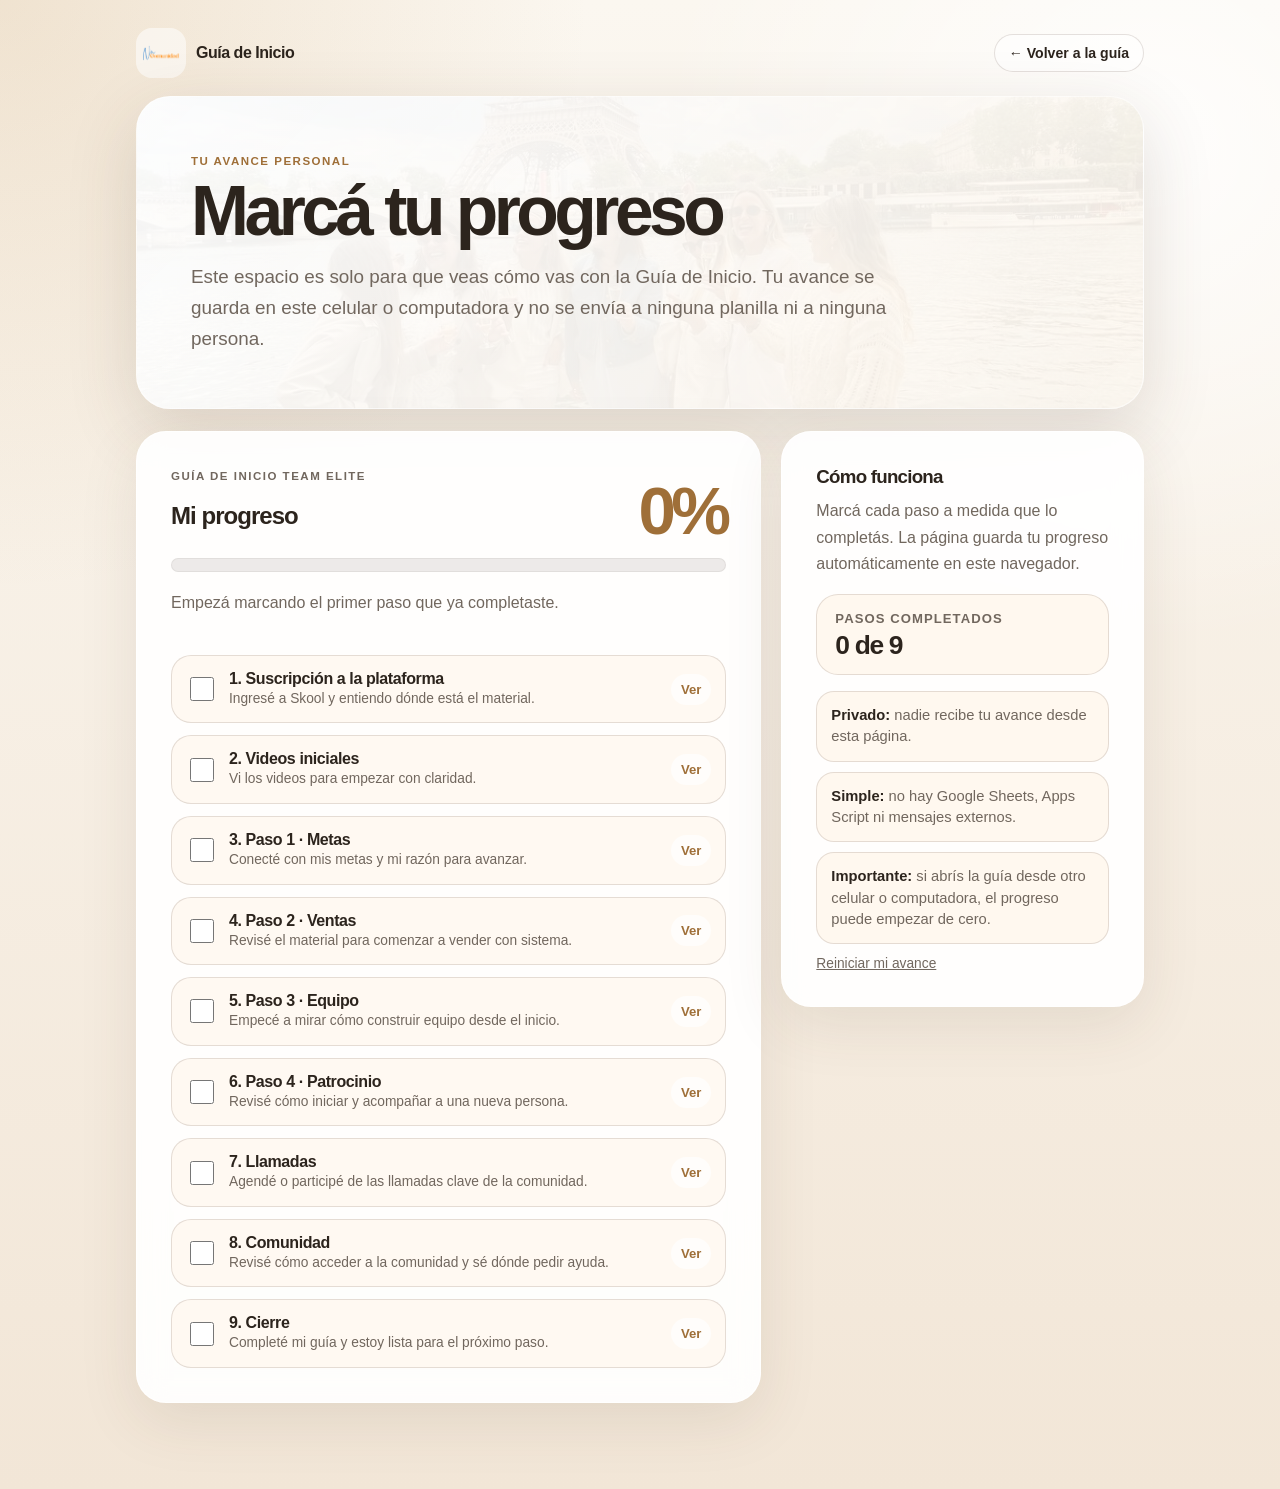
==== commit b04eabbf: "Add files via upload" ====
--- a/avance.html
+++ b/avance.html
@@ -8,10 +8,10 @@
   <link rel="preconnect" href="https://fonts.googleapis.com">
   <link rel="preconnect" href="https://fonts.gstatic.com" crossorigin>
   <link href="https://fonts.googleapis.com/css2?family=Plus+Jakarta+Sans:wght@400;500;600;700;800&display=swap" rel="stylesheet">
-  <link rel="stylesheet" href="css/reset.css">
-  <link rel="stylesheet" href="css/layout.css">
-  <link rel="stylesheet" href="css/components.css">
-  <link rel="stylesheet" href="css/animations.css">
+  <link rel="stylesheet" href="css/reset.css?v=9">
+  <link rel="stylesheet" href="css/layout.css?v=9">
+  <link rel="stylesheet" href="css/components.css?v=9">
+  <link rel="stylesheet" href="css/animations.css?v=9">
   <style>
     :root {
       --avance-card: rgba(255, 255, 255, 0.92);
@@ -114,7 +114,7 @@
 
     .avance-hero p {
       margin-top: 18px;
-      max-width: 680px;
+      max-width: 720px;
       color: var(--avance-muted);
       font-size: clamp(1rem, 2.4vw, 1.18rem);
       line-height: 1.65;
@@ -122,7 +122,7 @@
 
     .avance-grid {
       display: grid;
-      grid-template-columns: minmax(0, 1fr) minmax(300px, 0.72fr);
+      grid-template-columns: minmax(0, 1fr) minmax(280px, 0.58fr);
       gap: 20px;
       margin-top: 22px;
       align-items: start;
@@ -149,45 +149,6 @@
       margin: 0 0 16px;
     }
 
-    .profile-form {
-      display: grid;
-      gap: 13px;
-      margin-top: 16px;
-    }
-
-    .field {
-      display: grid;
-      gap: 8px;
-    }
-
-    .field label {
-      font-weight: 800;
-      font-size: 0.9rem;
-      color: var(--avance-ink);
-    }
-
-    .field input,
-    .field select,
-    .field textarea {
-      width: 100%;
-      border: 1px solid var(--avance-line);
-      background: rgba(255, 255, 255, 0.84);
-      border-radius: 18px;
-      padding: 14px 15px;
-      font: inherit;
-      color: var(--avance-ink);
-      outline: none;
-      transition: border-color .2s ease, box-shadow .2s ease, background .2s ease;
-    }
-
-    .field input:focus,
-    .field select:focus,
-    .field textarea:focus {
-      border-color: rgba(200, 155, 95, 0.95);
-      box-shadow: 0 0 0 4px rgba(200, 155, 95, 0.16);
-      background: #fff;
-    }
-
     .progress-card {
       display: grid;
       gap: 18px;
@@ -239,6 +200,13 @@
       border-radius: 20px;
       background: rgba(255, 248, 239, 0.78);
       border: 1px solid var(--avance-line);
+      cursor: pointer;
+      transition: transform .2s ease, background .2s ease, border-color .2s ease;
+    }
+
+    .step-item:hover {
+      transform: translateY(-1px);
+      border-color: rgba(200, 155, 95, 0.34);
     }
 
     .step-item.is-done {
@@ -295,72 +263,15 @@
       gap: 12px;
     }
 
-    .button-row {
+    .final-actions {
       display: flex;
       flex-wrap: wrap;
       gap: 10px;
-      margin-top: 6px;
-    }
-
-    .button-row .button {
-      border: 0;
-      cursor: pointer;
-      min-height: 52px;
-    }
-
-    .button--whatsapp {
-      background: #1f8f55;
-      color: #fff;
-      box-shadow: 0 16px 38px rgba(31, 143, 85, 0.22);
-    }
-
-    .button--whatsapp:hover,
-    .button--whatsapp:focus-visible {
-      color: #fff;
-    }
-
-    .status-message {
-      display: none;
-      padding: 14px 16px;
-      border-radius: 18px;
-      background: rgba(255, 248, 239, 0.9);
-      border: 1px solid var(--avance-line);
-      color: var(--avance-muted);
-      font-weight: 700;
-      line-height: 1.45;
-    }
-
-    .status-message.is-visible {
-      display: block;
-    }
-
-    .small-note {
-      font-size: 0.84rem;
-      color: var(--avance-muted);
-      line-height: 1.55;
-    }
-
-    .linea-card {
-      margin: 18px 0 8px;
-      padding: 16px 18px;
-      border-radius: 22px;
-      background: var(--avance-soft);
-      border: 1px solid var(--avance-line);
-      display: grid;
-      gap: 4px;
-    }
-
-    .linea-card span {
-      color: var(--avance-muted);
-      font-size: 0.82rem;
-      font-weight: 800;
-      text-transform: uppercase;
-      letter-spacing: 0.08em;
-    }
-
-    .linea-card strong {
-      color: var(--avance-ink);
-      font-size: 1.15rem;
+      margin-top: 4px;
+    }
+
+    .final-actions .button {
+      min-height: 50px;
     }
 
     .side-list {
@@ -396,6 +307,31 @@
       margin-top: 12px;
     }
 
+    .mini-stat {
+      display: grid;
+      gap: 6px;
+      padding: 16px 18px;
+      border-radius: 22px;
+      background: var(--avance-soft);
+      border: 1px solid var(--avance-line);
+      margin: 16px 0 12px;
+    }
+
+    .mini-stat span {
+      color: var(--avance-muted);
+      font-size: 0.82rem;
+      font-weight: 800;
+      text-transform: uppercase;
+      letter-spacing: 0.08em;
+    }
+
+    .mini-stat strong {
+      color: var(--avance-ink);
+      font-size: 1.65rem;
+      letter-spacing: -0.05em;
+      line-height: 1;
+    }
+
     @media (max-width: 820px) {
       .avance-topbar {
         align-items: flex-start;
@@ -411,7 +347,7 @@
       }
 
       .avance-back,
-      .button-row .button {
+      .final-actions .button {
         width: 100%;
         justify-content: center;
         text-align: center;
@@ -441,7 +377,7 @@
     <header class="avance-hero">
       <span class="avance-kicker">Tu avance personal</span>
       <h1>Marcá tu progreso</h1>
-      <p>Este espacio es para vos. Tu avance queda guardado en este dispositivo y recién se registra en la planilla privada de tu patrocinadora cuando completás la guía.</p>
+      <p>Este espacio es solo para que veas cómo vas con la Guía de Inicio. Tu avance se guarda en este celular o computadora y no se envía a ninguna planilla ni a ninguna persona.</p>
     </header>
 
     <div class="avance-grid">
@@ -458,65 +394,32 @@
           <div class="progress-fill" id="progress-fill"></div>
         </div>
 
-        <p class="small-note" id="progress-copy">Empezá marcando el primer paso que ya completaste.</p>
+        <p id="progress-copy">Empezá marcando el primer paso que ya completaste.</p>
 
         <div class="step-list" id="step-list"></div>
 
         <div class="final-box" id="final-box" aria-live="polite">
           <h2>🎉 ¡Felicitaciones!</h2>
-          <p>Terminaste tu Guía de Inicio. Ahora podés registrar la finalización y avisarle a tu patrocinadora por WhatsApp.</p>
-          <div class="button-row">
-            <button class="button button--primary" id="finish-button" type="button">Registrar guía finalizada</button>
-            <a class="button button--whatsapp" id="whatsapp-button" href="#" target="_blank" rel="noopener noreferrer" style="display:none;">Avisar por WhatsApp</a>
+          <p>Completaste todos los pasos de la Guía de Inicio. Tu avance queda guardado en este dispositivo para que puedas volver a verlo cuando quieras.</p>
+          <div class="final-actions">
+            <a class="button button--primary" href="index.html">Volver a la guía</a>
           </div>
-          <div class="status-message" id="status-message"></div>
         </div>
       </main>
 
       <aside class="avance-card">
-        <h3>Mis datos</h3>
-        <p>Estos datos quedan guardados en tu navegador. Se envían a la planilla privada recién cuando registrás la guía como finalizada.</p>
-
-        <div class="linea-card">
-          <span>Espacio de</span>
-          <strong id="sponsor-visible">Patrocinadora</strong>
+        <h3>Cómo funciona</h3>
+        <p>Marcá cada paso a medida que lo completás. La página guarda tu progreso automáticamente en este navegador.</p>
+
+        <div class="mini-stat">
+          <span>Pasos completados</span>
+          <strong id="steps-count">0 de 9</strong>
         </div>
 
-        <form class="profile-form" id="profile-form">
-          <div class="field">
-            <label for="nombre">Nombre y apellido</label>
-            <input id="nombre" name="nombre" type="text" autocomplete="name" placeholder="Ej: Laura Pérez" required>
-          </div>
-
-          <div class="field">
-            <label for="whatsapp">WhatsApp</label>
-            <input id="whatsapp" name="whatsapp" type="tel" autocomplete="tel" placeholder="Ej: +54 9 3446..." required>
-          </div>
-
-          <div class="field">
-            <label for="pais">País</label>
-            <select id="pais" name="pais" required>
-              <option value="" selected disabled>Elegí una opción</option>
-              <option>Argentina</option>
-              <option>España</option>
-              <option>México</option>
-              <option>Chile</option>
-              <option>Perú</option>
-              <option>Colombia</option>
-              <option>Otro</option>
-            </select>
-          </div>
-
-          <div class="field">
-            <label for="comentario">Mensaje opcional</label>
-            <textarea id="comentario" name="comentario" placeholder="Ej: ya terminé y quiero coordinar el próximo paso."></textarea>
-          </div>
-        </form>
-
         <ul class="side-list">
-          <li><strong>Privado:</strong> nadie ve tu avance mientras estás haciendo la guía.</li>
-          <li><strong>Simple:</strong> se guarda en este celular o computadora.</li>
-          <li><strong>Final:</strong> al completar todo, queda registrado y podés avisar por WhatsApp.</li>
+          <li><strong>Privado:</strong> nadie recibe tu avance desde esta página.</li>
+          <li><strong>Simple:</strong> no hay Google Sheets, Apps Script ni mensajes externos.</li>
+          <li><strong>Importante:</strong> si abrís la guía desde otro celular o computadora, el progreso puede empezar de cero.</li>
         </ul>
 
         <button class="reset-link" id="reset-progress" type="button">Reiniciar mi avance</button>
@@ -525,19 +428,6 @@
   </div>
 
   <script>
-    /*************************************************************
-     * CONFIGURACIÓN PARA CADA PATROCINADORA
-     * 1) Cambiar SPONSOR_NAME.
-     * 2) Cambiar SPONSOR_WHATSAPP por el número con código de país, sin + ni espacios.
-     *    Ejemplo Argentina: 5493446000000
-     * 3) Pegar la URL del Apps Script cuando esté publicada la Web App.
-     *************************************************************/
-    const CONFIG = {
-      SPONSOR_NAME: "Nacho",
-      SPONSOR_WHATSAPP: "543446388162",
-      GOOGLE_APPS_SCRIPT_URL: "https://script.google.com/macros/s/AKfycbzQdI8HwMY72hxIkrpIt1BpXsG_h-y5TLYeSb4bM4e9qEvdK1zCtNnO2p2SvyTLtqGYwQ/exec"
-    };
-
     const STEPS = [
       { id: "plataforma", title: "Suscripción a la plataforma", detail: "Ingresé a Skool y entiendo dónde está el material.", href: "index.html#plataforma" },
       { id: "videos", title: "Videos iniciales", detail: "Vi los videos para empezar con claridad.", href: "index.html#videos-iniciales" },
@@ -546,117 +436,30 @@
       { id: "equipo", title: "Paso 3 · Equipo", detail: "Empecé a mirar cómo construir equipo desde el inicio.", href: "index.html#equipo" },
       { id: "patrocinio", title: "Paso 4 · Patrocinio", detail: "Revisé cómo iniciar y acompañar a una nueva persona.", href: "index.html#patrocinio" },
       { id: "llamadas", title: "Llamadas", detail: "Agendé o participé de las llamadas clave de la comunidad.", href: "index.html#llamadas" },
-      { id: "comunidad", title: "Comunidad", detail: "Revisé el acceso a WhatsApp y sé dónde pedir ayuda.", href: "index.html#whatsapp" },
+      { id: "comunidad", title: "Comunidad", detail: "Revisé cómo acceder a la comunidad y sé dónde pedir ayuda.", href: "index.html#whatsapp" },
       { id: "cierre", title: "Cierre", detail: "Completé mi guía y estoy lista para el próximo paso.", href: "index.html#cierre" }
     ];
 
-    const safeSponsorKey = CONFIG.SPONSOR_NAME.toLowerCase().normalize("NFD").replace(/[\u0300-\u036f]/g, "").replace(/[^a-z0-9]+/g, "_");
-    const PROGRESS_KEY = `team_elite_progress_${safeSponsorKey}`;
-    const PROFILE_KEY = `team_elite_profile_${safeSponsorKey}`;
-    const REGISTER_KEY = `team_elite_final_registered_${safeSponsorKey}`;
+    const PROGRESS_KEY = "team_elite_progress_simple_v8";
 
     const stepList = document.getElementById("step-list");
     const progressNumber = document.getElementById("progress-number");
     const progressFill = document.getElementById("progress-fill");
     const progressCopy = document.getElementById("progress-copy");
     const finalBox = document.getElementById("final-box");
-    const finishButton = document.getElementById("finish-button");
-    const whatsappButton = document.getElementById("whatsapp-button");
-    const statusMessage = document.getElementById("status-message");
     const resetButton = document.getElementById("reset-progress");
-    const profileForm = document.getElementById("profile-form");
-    const sponsorVisible = document.getElementById("sponsor-visible");
-
-    sponsorVisible.textContent = CONFIG.SPONSOR_NAME;
-
-    function readJson(key, fallback) {
+    const stepsCount = document.getElementById("steps-count");
+
+    function readProgress() {
       try {
-        return JSON.parse(localStorage.getItem(key) || JSON.stringify(fallback));
+        return JSON.parse(localStorage.getItem(PROGRESS_KEY) || "{}");
       } catch (error) {
-        return fallback;
-      }
-    }
-
-    function writeJson(key, value) {
-      localStorage.setItem(key, JSON.stringify(value));
-    }
-
-    function getProgress() {
-      return readJson(PROGRESS_KEY, {});
-    }
-
-    function setProgress(progress) {
-      writeJson(PROGRESS_KEY, progress);
-    }
-
-    function getProfile() {
-      return readJson(PROFILE_KEY, { nombre: "", whatsapp: "", pais: "", comentario: "" });
-    }
-
-    function saveProfileFromForm() {
-      const formData = new FormData(profileForm);
-      const profile = {
-        nombre: (formData.get("nombre") || "").trim(),
-        whatsapp: (formData.get("whatsapp") || "").trim(),
-        pais: formData.get("pais") || "",
-        comentario: (formData.get("comentario") || "").trim()
-      };
-      writeJson(PROFILE_KEY, profile);
-      return profile;
-    }
-
-    function loadProfileIntoForm() {
-      const profile = getProfile();
-      profileForm.nombre.value = profile.nombre || "";
-      profileForm.whatsapp.value = profile.whatsapp || "";
-      profileForm.pais.value = profile.pais || "";
-      profileForm.comentario.value = profile.comentario || "";
-    }
-
-    function renderSteps() {
-      const progress = getProgress();
-      stepList.innerHTML = STEPS.map((step, index) => {
-        const checked = Boolean(progress[step.id]);
-        return `
-          <div class="step-item ${checked ? "is-done" : ""}">
-            <input class="step-check" id="step-${step.id}" type="checkbox" data-step="${step.id}" ${checked ? "checked" : ""}>
-            <label class="step-title" for="step-${step.id}">
-              <strong>${index + 1}. ${escapeHtml(step.title)}</strong>
-              <span>${escapeHtml(step.detail)}</span>
-            </label>
-            <a class="step-link" href="${step.href}">Ver</a>
-          </div>
-        `;
-      }).join("");
-    }
-
-    function renderProgress() {
-      const progress = getProgress();
-      const completed = STEPS.filter((step) => progress[step.id]).length;
-      const percent = Math.round((completed / STEPS.length) * 100);
-      progressNumber.textContent = `${percent}%`;
-      progressFill.style.width = `${percent}%`;
-      progressCopy.textContent = completed === 0
-        ? "Empezá marcando el primer paso que ya completaste."
-        : completed < STEPS.length
-          ? `Llevás ${completed} de ${STEPS.length} pasos completados.`
-          : "Completaste todos los pasos. Ya podés registrar la guía finalizada.";
-
-      finalBox.classList.toggle("is-visible", completed === STEPS.length);
-      if (!localStorage.getItem(REGISTER_KEY)) {
-        whatsappButton.style.display = "none";
-      }
-      updateWhatsAppLink();
-      renderRegisteredState();
-    }
-
-    function renderRegisteredState() {
-      const registeredAt = localStorage.getItem(REGISTER_KEY);
-      if (!registeredAt) return;
-      finishButton.textContent = "Guía ya registrada";
-      finishButton.disabled = true;
-      whatsappButton.style.display = "inline-flex";
-      showStatus(`✅ Tu guía ya quedó registrada el ${registeredAt}. Ahora podés avisar por WhatsApp.`, true);
+        return {};
+      }
+    }
+
+    function writeProgress(progress) {
+      localStorage.setItem(PROGRESS_KEY, JSON.stringify(progress));
     }
 
     function escapeHtml(value) {
@@ -664,147 +467,64 @@
         .replace(/&/g, "&amp;")
         .replace(/</g, "&lt;")
         .replace(/>/g, "&gt;")
-        .replace(/"/g, "&quot;")
+        .replace(/\"/g, "&quot;")
         .replace(/'/g, "&#039;");
     }
 
-    function updateWhatsAppLink() {
-      const profile = saveProfileFromForm();
-      const phone = String(CONFIG.SPONSOR_WHATSAPP || "").replace(/\D/g, "");
-      const name = profile.nombre || "";
-      const message = `Hola ${CONFIG.SPONSOR_NAME}! Soy ${name || "una nueva socia"}. Ya terminé mi Guía de Inicio Team Elite ✨`;
-
-      if (!phone || CONFIG.SPONSOR_WHATSAPP.includes("PEGAR")) {
-        whatsappButton.href = "#";
-        whatsappButton.setAttribute("aria-disabled", "true");
-        whatsappButton.title = "Falta configurar el WhatsApp de la patrocinadora en avance.html";
-        return;
-      }
-
-      whatsappButton.href = `https://wa.me/${phone}?text=${encodeURIComponent(message)}`;
-      whatsappButton.removeAttribute("aria-disabled");
-      whatsappButton.removeAttribute("title");
-    }
-
-    function validateProfile() {
-      saveProfileFromForm();
-      if (!profileForm.reportValidity()) return false;
-      return true;
-    }
-
-    async function sendToGoogleSheets(payload) {
-      const url = CONFIG.GOOGLE_APPS_SCRIPT_URL;
-      const isConfigured = url && !url.includes("PEGAR_AQUI");
-      if (!isConfigured) return { mode: "demo" };
-
-      await fetch(url, {
-        method: "POST",
-        mode: "no-cors",
-        headers: { "Content-Type": "text/plain;charset=utf-8" },
-        body: JSON.stringify(payload)
-      });
-
-      return { mode: "google_sheets" };
-    }
-
-    async function finishGuide() {
-      const progress = getProgress();
-      const completedSteps = STEPS.filter((step) => progress[step.id]);
-      if (completedSteps.length !== STEPS.length) {
-        showStatus("Todavía falta completar algún paso antes de registrar la guía finalizada.");
-        return;
-      }
-
-      if (!validateProfile()) {
-        showStatus("Completá tus datos para poder registrar la guía finalizada.");
-        return;
-      }
-
-      const profile = getProfile();
-      const now = new Date();
-      const payload = {
-        fecha: now.toISOString(),
-        nombre: profile.nombre,
-        whatsapp: profile.whatsapp,
-        pais: profile.pais,
-        mentora: CONFIG.SPONSOR_NAME,
-        estado: "Guía completada",
-        porcentaje: 100,
-        pasosCompletados: completedSteps.length,
-        totalPasos: STEPS.length,
-        pasos: completedSteps.map((step) => step.title),
-        comentario: profile.comentario || "",
-        origen: window.location.href
-      };
-
-      finishButton.disabled = true;
-      finishButton.textContent = "Registrando...";
-
-      try {
-        const result = await sendToGoogleSheets(payload);
-        const localTime = now.toLocaleString("es-AR");
-        localStorage.setItem(REGISTER_KEY, localTime);
-        finishButton.textContent = "Guía ya registrada";
-        whatsappButton.style.display = "inline-flex";
-        showStatus(result.mode === "google_sheets"
-          ? "✅ Listo. Tu guía finalizada quedó registrada en la planilla privada. Ahora podés avisar por WhatsApp."
-          : "✅ Modo prueba: quedó marcada como finalizada en este navegador. Cuando pegues la URL de Apps Script, también se guardará en Google Sheets. Ya podés probar el botón de WhatsApp si configuraste el número.", true);
-      } catch (error) {
-        finishButton.disabled = false;
-        finishButton.textContent = "Registrar guía finalizada";
-        showStatus("No pude conectar con Google Sheets. Tu avance sigue guardado en este navegador. Revisá la URL de Apps Script si ya la configuraste.");
-      }
-    }
-
-    function showStatus(text, success = false) {
-      statusMessage.textContent = text;
-      statusMessage.classList.add("is-visible");
-      statusMessage.style.background = success ? "rgba(231, 246, 236, 0.92)" : "rgba(255, 248, 239, 0.92)";
-      statusMessage.style.color = success ? "#235233" : "var(--avance-muted)";
+    function renderSteps() {
+      const progress = readProgress();
+      stepList.innerHTML = STEPS.map((step, index) => {
+        const checked = Boolean(progress[step.id]);
+        return `
+          <label class="step-item ${checked ? "is-done" : ""}" for="step-${step.id}">
+            <input class="step-check" id="step-${step.id}" type="checkbox" data-step="${step.id}" ${checked ? "checked" : ""}>
+            <span class="step-title">
+              <strong>${index + 1}. ${escapeHtml(step.title)}</strong>
+              <span>${escapeHtml(step.detail)}</span>
+            </span>
+            <a class="step-link" href="${step.href}">Ver</a>
+          </label>
+        `;
+      }).join("");
+    }
+
+    function renderProgress() {
+      const progress = readProgress();
+      const completed = STEPS.filter((step) => progress[step.id]).length;
+      const percent = Math.round((completed / STEPS.length) * 100);
+
+      progressNumber.textContent = `${percent}%`;
+      progressFill.style.width = `${percent}%`;
+      stepsCount.textContent = `${completed} de ${STEPS.length}`;
+
+      progressCopy.textContent = completed === 0
+        ? "Empezá marcando el primer paso que ya completaste."
+        : completed < STEPS.length
+          ? `Llevás ${completed} de ${STEPS.length} pasos completados.`
+          : "Completaste todos los pasos de la guía.";
+
+      finalBox.classList.toggle("is-visible", completed === STEPS.length);
     }
 
     stepList.addEventListener("change", (event) => {
       const input = event.target.closest("[data-step]");
       if (!input) return;
-      const progress = getProgress();
+
+      const progress = readProgress();
       progress[input.dataset.step] = input.checked;
-      setProgress(progress);
-      localStorage.removeItem(REGISTER_KEY);
-      finishButton.disabled = false;
-      finishButton.textContent = "Registrar guía finalizada";
-      whatsappButton.style.display = "none";
-      statusMessage.classList.remove("is-visible");
+      writeProgress(progress);
       renderSteps();
       renderProgress();
-    });
-
-    profileForm.addEventListener("input", updateWhatsAppLink);
-    profileForm.addEventListener("change", updateWhatsAppLink);
-    finishButton.addEventListener("click", finishGuide);
-
-    whatsappButton.addEventListener("click", (event) => {
-      updateWhatsAppLink();
-      const disabled = whatsappButton.getAttribute("aria-disabled") === "true";
-      if (disabled) {
-        event.preventDefault();
-        showStatus("Falta configurar el número de WhatsApp de la patrocinadora dentro de avance.html.");
-      }
     });
 
     resetButton.addEventListener("click", () => {
       const confirmed = window.confirm("¿Querés reiniciar tu avance en este dispositivo?");
       if (!confirmed) return;
       localStorage.removeItem(PROGRESS_KEY);
-      localStorage.removeItem(REGISTER_KEY);
-      finishButton.disabled = false;
-      finishButton.textContent = "Registrar guía finalizada";
-      whatsappButton.style.display = "none";
-      statusMessage.classList.remove("is-visible");
       renderSteps();
       renderProgress();
     });
 
-    loadProfileIntoForm();
     renderSteps();
     renderProgress();
   </script>
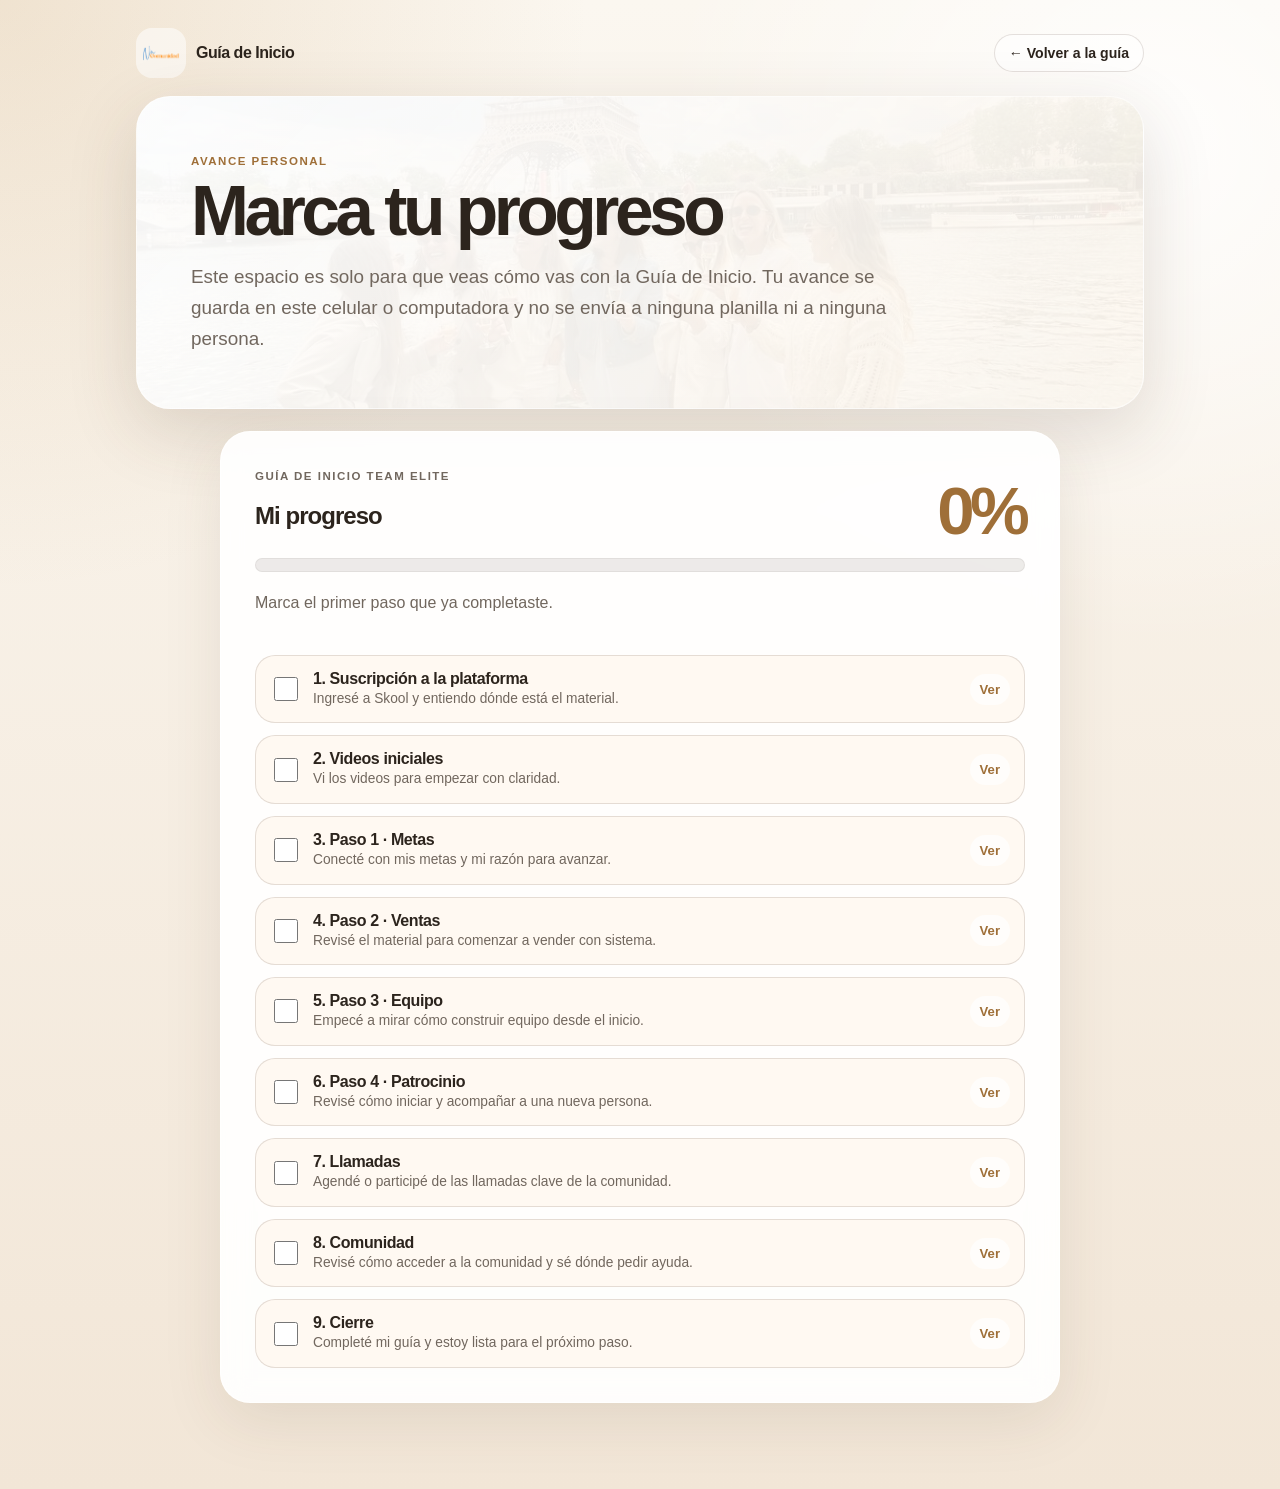
==== commit 90fe7232: "Add files via upload" ====
--- a/avance.html
+++ b/avance.html
@@ -8,10 +8,10 @@
   <link rel="preconnect" href="https://fonts.googleapis.com">
   <link rel="preconnect" href="https://fonts.gstatic.com" crossorigin>
   <link href="https://fonts.googleapis.com/css2?family=Plus+Jakarta+Sans:wght@400;500;600;700;800&display=swap" rel="stylesheet">
-  <link rel="stylesheet" href="css/reset.css?v=9">
-  <link rel="stylesheet" href="css/layout.css?v=9">
-  <link rel="stylesheet" href="css/components.css?v=9">
-  <link rel="stylesheet" href="css/animations.css?v=9">
+  <link rel="stylesheet" href="css/reset.css?v=10">
+  <link rel="stylesheet" href="css/layout.css?v=10">
+  <link rel="stylesheet" href="css/components.css?v=10">
+  <link rel="stylesheet" href="css/animations.css?v=10">
   <style>
     :root {
       --avance-card: rgba(255, 255, 255, 0.92);
@@ -122,9 +122,10 @@
 
     .avance-grid {
       display: grid;
-      grid-template-columns: minmax(0, 1fr) minmax(280px, 0.58fr);
+      grid-template-columns: minmax(0, 1fr);
       gap: 20px;
-      margin-top: 22px;
+      max-width: 840px;
+      margin: 22px auto 0;
       align-items: start;
     }
 
@@ -375,8 +376,8 @@
     </div>
 
     <header class="avance-hero">
-      <span class="avance-kicker">Tu avance personal</span>
-      <h1>Marcá tu progreso</h1>
+      <span class="avance-kicker">Avance personal</span>
+      <h1>Marca tu progreso</h1>
       <p>Este espacio es solo para que veas cómo vas con la Guía de Inicio. Tu avance se guarda en este celular o computadora y no se envía a ninguna planilla ni a ninguna persona.</p>
     </header>
 
@@ -394,36 +395,18 @@
           <div class="progress-fill" id="progress-fill"></div>
         </div>
 
-        <p id="progress-copy">Empezá marcando el primer paso que ya completaste.</p>
+        <p id="progress-copy">Marca el primer paso que ya completaste.</p>
 
         <div class="step-list" id="step-list"></div>
 
         <div class="final-box" id="final-box" aria-live="polite">
-          <h2>🎉 ¡Felicitaciones!</h2>
-          <p>Completaste todos los pasos de la Guía de Inicio. Tu avance queda guardado en este dispositivo para que puedas volver a verlo cuando quieras.</p>
+          <h2>🎉 Felicitaciones</h2>
+          <p>Completaste todos los pasos de la Guía de Inicio. Tu progreso queda guardado en este dispositivo para que puedas volver a verlo cuando quieras.</p>
           <div class="final-actions">
             <a class="button button--primary" href="index.html">Volver a la guía</a>
           </div>
         </div>
       </main>
-
-      <aside class="avance-card">
-        <h3>Cómo funciona</h3>
-        <p>Marcá cada paso a medida que lo completás. La página guarda tu progreso automáticamente en este navegador.</p>
-
-        <div class="mini-stat">
-          <span>Pasos completados</span>
-          <strong id="steps-count">0 de 9</strong>
-        </div>
-
-        <ul class="side-list">
-          <li><strong>Privado:</strong> nadie recibe tu avance desde esta página.</li>
-          <li><strong>Simple:</strong> no hay Google Sheets, Apps Script ni mensajes externos.</li>
-          <li><strong>Importante:</strong> si abrís la guía desde otro celular o computadora, el progreso puede empezar de cero.</li>
-        </ul>
-
-        <button class="reset-link" id="reset-progress" type="button">Reiniciar mi avance</button>
-      </aside>
     </div>
   </div>
 
@@ -440,7 +423,7 @@
       { id: "cierre", title: "Cierre", detail: "Completé mi guía y estoy lista para el próximo paso.", href: "index.html#cierre" }
     ];
 
-    const PROGRESS_KEY = "team_elite_progress_simple_v8";
+    const PROGRESS_KEY = "team_elite_progress_simple_v10";
 
     const stepList = document.getElementById("step-list");
     const progressNumber = document.getElementById("progress-number");
@@ -495,12 +478,12 @@
 
       progressNumber.textContent = `${percent}%`;
       progressFill.style.width = `${percent}%`;
-      stepsCount.textContent = `${completed} de ${STEPS.length}`;
+      if (stepsCount) stepsCount.textContent = `${completed} de ${STEPS.length}`;
 
       progressCopy.textContent = completed === 0
-        ? "Empezá marcando el primer paso que ya completaste."
+        ? "Marca el primer paso que ya completaste."
         : completed < STEPS.length
-          ? `Llevás ${completed} de ${STEPS.length} pasos completados.`
+          ? `Llevas ${completed} de ${STEPS.length} pasos completados.`
           : "Completaste todos los pasos de la guía.";
 
       finalBox.classList.toggle("is-visible", completed === STEPS.length);
@@ -517,13 +500,15 @@
       renderProgress();
     });
 
-    resetButton.addEventListener("click", () => {
-      const confirmed = window.confirm("¿Querés reiniciar tu avance en este dispositivo?");
-      if (!confirmed) return;
-      localStorage.removeItem(PROGRESS_KEY);
-      renderSteps();
-      renderProgress();
-    });
+    if (resetButton) {
+      resetButton.addEventListener("click", () => {
+        const confirmed = window.confirm("¿Quieres reiniciar tu avance en este dispositivo?");
+        if (!confirmed) return;
+        localStorage.removeItem(PROGRESS_KEY);
+        renderSteps();
+        renderProgress();
+      });
+    }
 
     renderSteps();
     renderProgress();
--- a/css/components.css
+++ b/css/components.css
@@ -1066,52 +1066,60 @@
 }
 
 
-/* Botón de avance personal en la guía principal */
+/* Bloque de avance personal en la guía principal · v10 */
 .section--avance-cta {
-  padding-top: 0;
+  padding-top: clamp(8px, 2.5vw, 16px);
+  padding-bottom: clamp(18px, 5vw, 34px);
 }
 
 .avance-cta-card {
-  display: grid;
-  grid-template-columns: minmax(0, 1fr) auto;
-  align-items: center;
-  gap: clamp(16px, 4vw, 28px);
-  padding: clamp(20px, 4vw, 32px);
-  border-radius: 30px;
+  display: flex;
+  flex-direction: column;
+  align-items: stretch;
+  gap: 18px;
+  padding: clamp(22px, 5vw, 30px);
+  border-radius: 28px;
   background:
-    radial-gradient(circle at top right, rgba(255, 255, 255, 0.72), transparent 30%),
-    linear-gradient(135deg, rgba(255, 248, 239, 0.95), rgba(239, 229, 215, 0.92));
-  border: 1px solid rgba(142, 133, 122, 0.18);
-  box-shadow: 0 18px 55px rgba(80, 58, 35, 0.10);
+    radial-gradient(circle at top right, rgba(255, 255, 255, 0.82), transparent 36%),
+    linear-gradient(135deg, rgba(255, 248, 239, 0.97), rgba(239, 229, 215, 0.94));
+  border: 1px solid rgba(142, 133, 122, 0.20);
+  box-shadow: 0 18px 48px rgba(80, 58, 35, 0.10);
+  text-align: left;
+}
+
+.avance-cta-card__content {
+  display: grid;
+  gap: 10px;
 }
 
 .avance-cta-card__content h2 {
-  margin: 0 0 10px;
-  font-size: clamp(1.55rem, 5vw, 2.55rem);
-  line-height: 0.98;
+  margin: 0;
+  font-size: clamp(1.9rem, 7.8vw, 2.45rem);
+  line-height: 1.02;
   letter-spacing: -0.055em;
+  max-width: 12ch;
 }
 
 .avance-cta-card__content p:last-child {
   margin: 0;
   color: var(--muted);
-  line-height: 1.65;
-  max-width: 650px;
+  line-height: 1.58;
+  max-width: 34ch;
 }
 
 .avance-cta-card__button {
+  width: 100%;
+  min-height: 58px;
+  justify-content: center;
   white-space: nowrap;
-  min-height: 56px;
-}
-
-@media (max-width: 720px) {
+}
+
+@media (min-width: 640px) {
   .avance-cta-card {
-    grid-template-columns: 1fr;
-    text-align: left;
-  }
-
-  .avance-cta-card__button {
-    width: 100%;
-    justify-content: center;
-  }
-}
+    padding: 34px;
+  }
+
+  .avance-cta-card__content h2 {
+    max-width: none;
+  }
+}
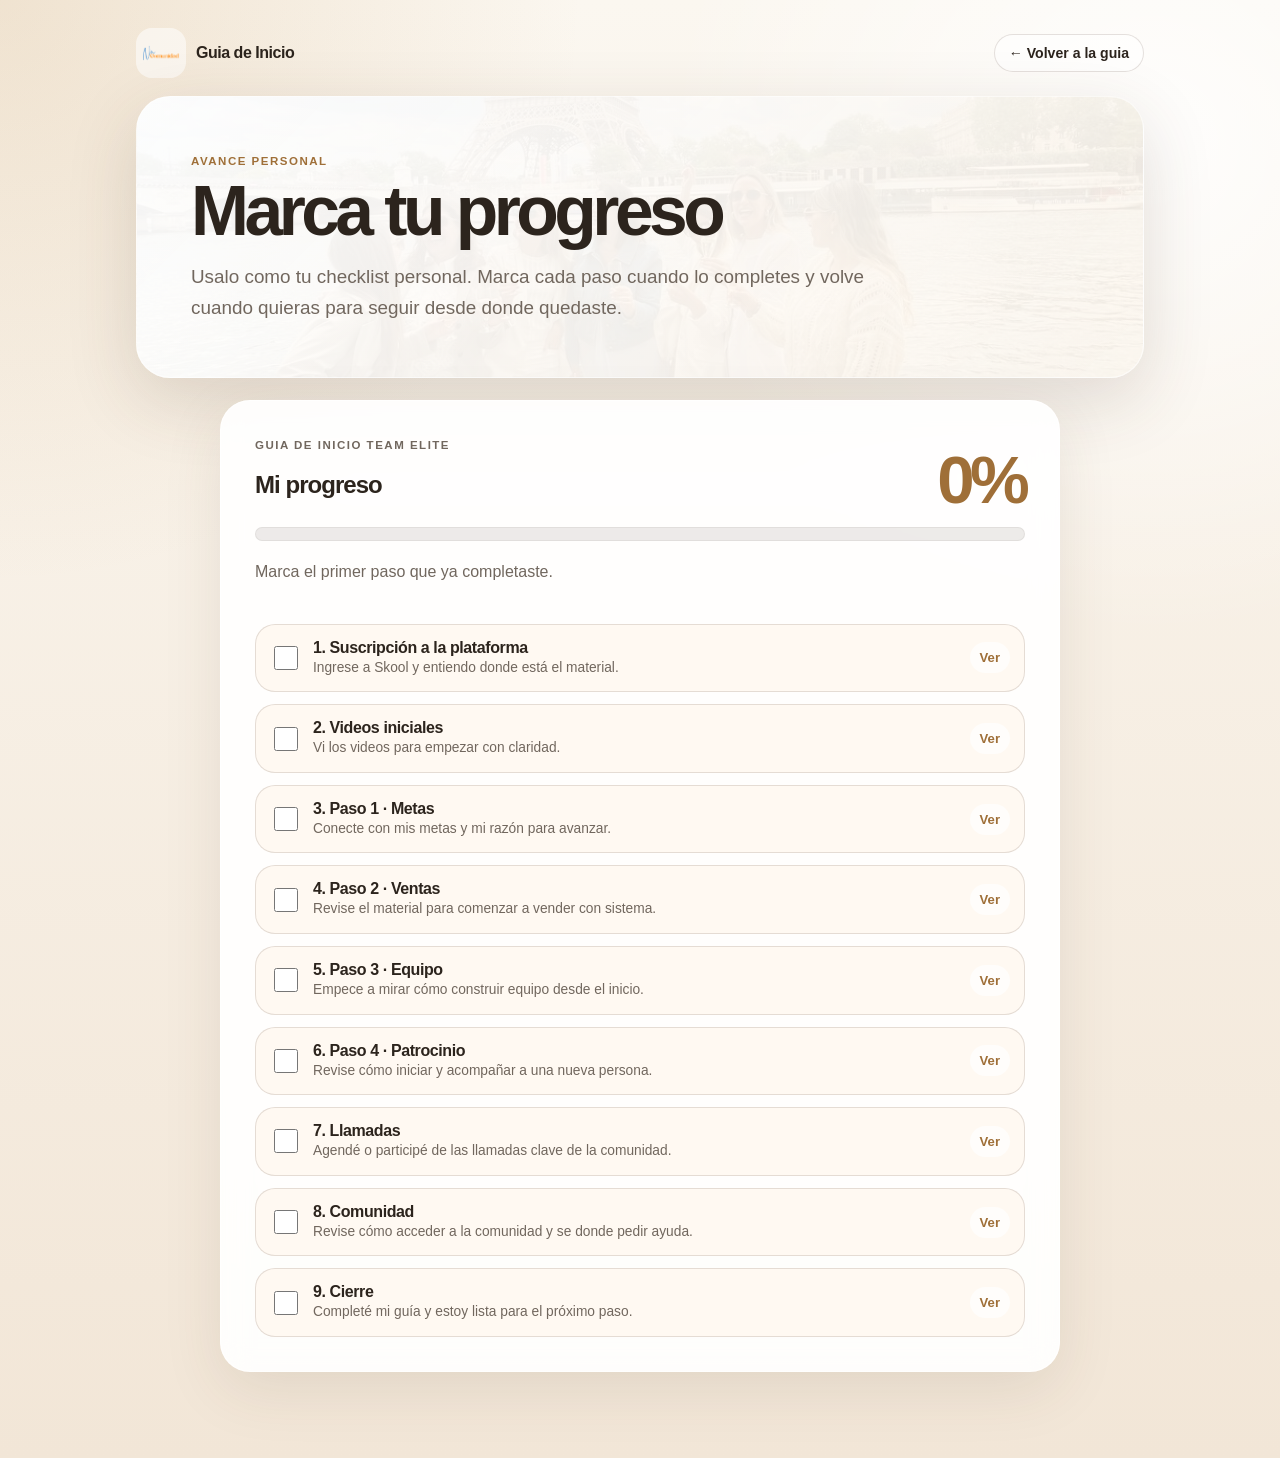
==== commit 5a153bd6: "Add files via upload" ====
--- a/avance.html
+++ b/avance.html
@@ -4,7 +4,7 @@
   <meta charset="UTF-8">
   <meta name="viewport" content="width=device-width, initial-scale=1.0">
   <meta name="description" content="Avance personal para la Guía de Inicio Team Elite.">
-  <title>Mi avance · Guía de Inicio Team Elite</title>
+  <title>Mi avance · Guia de Inicio Team Elite</title>
   <link rel="preconnect" href="https://fonts.googleapis.com">
   <link rel="preconnect" href="https://fonts.gstatic.com" crossorigin>
   <link href="https://fonts.googleapis.com/css2?family=Plus+Jakarta+Sans:wght@400;500;600;700;800&display=swap" rel="stylesheet">
@@ -368,24 +368,24 @@
 <body>
   <div class="avance-shell">
     <div class="avance-topbar">
-      <a class="avance-logo" href="index.html" aria-label="Volver a la guía">
+      <a class="avance-logo" href="index.html" aria-label="Volver a la guia">
         <img src="assets/logo-nu-comunidad-transparent.png" alt="Nu Comunidad">
-        <span>Guía de Inicio</span>
+        <span>Guia de Inicio</span>
       </a>
-      <a class="avance-back" href="index.html">← Volver a la guía</a>
+      <a class="avance-back" href="index.html">← Volver a la guia</a>
     </div>
 
     <header class="avance-hero">
       <span class="avance-kicker">Avance personal</span>
       <h1>Marca tu progreso</h1>
-      <p>Este espacio es solo para que veas cómo vas con la Guía de Inicio. Tu avance se guarda en este celular o computadora y no se envía a ninguna planilla ni a ninguna persona.</p>
+      <p>Usalo como tu checklist personal. Marca cada paso cuando lo completes y volve cuando quieras para seguir desde donde quedaste.</p>
     </header>
 
     <div class="avance-grid">
       <main class="avance-card progress-card" aria-labelledby="progress-title">
         <div class="progress-head">
           <div>
-            <p class="avance-kicker">Guía de Inicio Team Elite</p>
+            <p class="avance-kicker">Guia de Inicio Team Elite</p>
             <h2 id="progress-title">Mi progreso</h2>
           </div>
           <strong class="progress-number" id="progress-number">0%</strong>
@@ -401,9 +401,9 @@
 
         <div class="final-box" id="final-box" aria-live="polite">
           <h2>🎉 Felicitaciones</h2>
-          <p>Completaste todos los pasos de la Guía de Inicio. Tu progreso queda guardado en este dispositivo para que puedas volver a verlo cuando quieras.</p>
+          <p>Completaste todos los pasos de la Guia de Inicio. Tu progreso queda guardado en este dispositivo para que puedas volver a verlo cuando quieras.</p>
           <div class="final-actions">
-            <a class="button button--primary" href="index.html">Volver a la guía</a>
+            <a class="button button--primary" href="index.html">Volver a la guia</a>
           </div>
         </div>
       </main>
@@ -412,18 +412,18 @@
 
   <script>
     const STEPS = [
-      { id: "plataforma", title: "Suscripción a la plataforma", detail: "Ingresé a Skool y entiendo dónde está el material.", href: "index.html#plataforma" },
+      { id: "plataforma", title: "Suscripción a la plataforma", detail: "Ingrese a Skool y entiendo donde está el material.", href: "index.html#plataforma" },
       { id: "videos", title: "Videos iniciales", detail: "Vi los videos para empezar con claridad.", href: "index.html#videos-iniciales" },
-      { id: "metas", title: "Paso 1 · Metas", detail: "Conecté con mis metas y mi razón para avanzar.", href: "index.html#metas" },
-      { id: "ventas", title: "Paso 2 · Ventas", detail: "Revisé el material para comenzar a vender con sistema.", href: "index.html#ventas" },
-      { id: "equipo", title: "Paso 3 · Equipo", detail: "Empecé a mirar cómo construir equipo desde el inicio.", href: "index.html#equipo" },
-      { id: "patrocinio", title: "Paso 4 · Patrocinio", detail: "Revisé cómo iniciar y acompañar a una nueva persona.", href: "index.html#patrocinio" },
+      { id: "metas", title: "Paso 1 · Metas", detail: "Conecte con mis metas y mi razón para avanzar.", href: "index.html#metas" },
+      { id: "ventas", title: "Paso 2 · Ventas", detail: "Revise el material para comenzar a vender con sistema.", href: "index.html#ventas" },
+      { id: "equipo", title: "Paso 3 · Equipo", detail: "Empece a mirar cómo construir equipo desde el inicio.", href: "index.html#equipo" },
+      { id: "patrocinio", title: "Paso 4 · Patrocinio", detail: "Revise cómo iniciar y acompañar a una nueva persona.", href: "index.html#patrocinio" },
       { id: "llamadas", title: "Llamadas", detail: "Agendé o participé de las llamadas clave de la comunidad.", href: "index.html#llamadas" },
-      { id: "comunidad", title: "Comunidad", detail: "Revisé cómo acceder a la comunidad y sé dónde pedir ayuda.", href: "index.html#whatsapp" },
+      { id: "comunidad", title: "Comunidad", detail: "Revise cómo acceder a la comunidad y se donde pedir ayuda.", href: "index.html#whatsapp" },
       { id: "cierre", title: "Cierre", detail: "Completé mi guía y estoy lista para el próximo paso.", href: "index.html#cierre" }
     ];
 
-    const PROGRESS_KEY = "team_elite_progress_simple_v10";
+    const PROGRESS_KEY = "team_elite_progress_simple_v12";
 
     const stepList = document.getElementById("step-list");
     const progressNumber = document.getElementById("progress-number");
@@ -484,7 +484,7 @@
         ? "Marca el primer paso que ya completaste."
         : completed < STEPS.length
           ? `Llevas ${completed} de ${STEPS.length} pasos completados.`
-          : "Completaste todos los pasos de la guía.";
+          : "Completaste todos los pasos de la guia.";
 
       finalBox.classList.toggle("is-visible", completed === STEPS.length);
     }
@@ -502,7 +502,7 @@
 
     if (resetButton) {
       resetButton.addEventListener("click", () => {
-        const confirmed = window.confirm("¿Quieres reiniciar tu avance en este dispositivo?");
+        const confirmed = window.confirm("¿Queres reiniciar tu avance en este dispositivo?");
         if (!confirmed) return;
         localStorage.removeItem(PROGRESS_KEY);
         renderSteps();
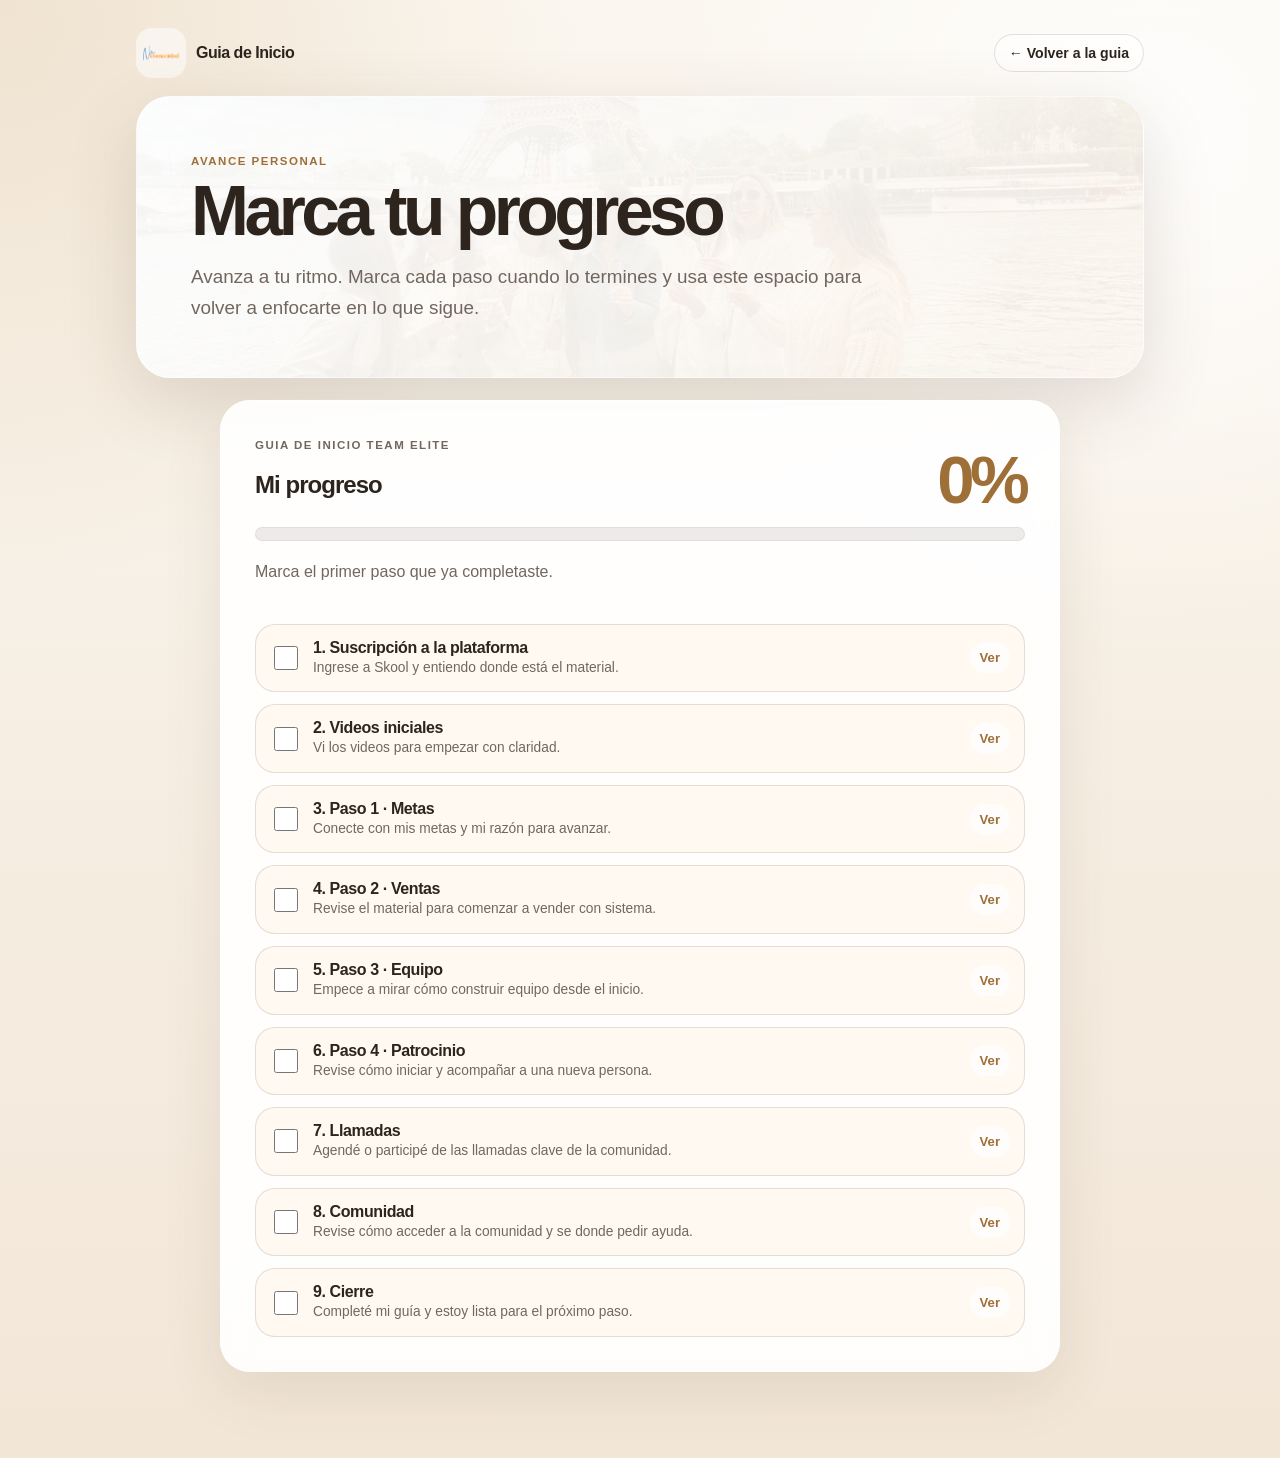
==== commit 2be5200f: "avance.html" ====
--- a/avance.html
+++ b/avance.html
@@ -378,7 +378,7 @@
     <header class="avance-hero">
       <span class="avance-kicker">Avance personal</span>
       <h1>Marca tu progreso</h1>
-      <p>Usalo como tu checklist personal. Marca cada paso cuando lo completes y volve cuando quieras para seguir desde donde quedaste.</p>
+      <p>Avanza a tu ritmo. Marca cada paso cuando lo termines y usa este espacio para volver a enfocarte en lo que sigue.</p>
     </header>
 
     <div class="avance-grid">
@@ -401,7 +401,7 @@
 
         <div class="final-box" id="final-box" aria-live="polite">
           <h2>🎉 Felicitaciones</h2>
-          <p>Completaste todos los pasos de la Guia de Inicio. Tu progreso queda guardado en este dispositivo para que puedas volver a verlo cuando quieras.</p>
+          <p>Completaste la Guia de Inicio. Siempre podes volver a este espacio cuando lo necesites. Y si ya terminaste, habla con tu patrocinadora: ella quiere verte crecer y va a acompañarte en este proceso.</p>
           <div class="final-actions">
             <a class="button button--primary" href="index.html">Volver a la guia</a>
           </div>
@@ -423,7 +423,7 @@
       { id: "cierre", title: "Cierre", detail: "Completé mi guía y estoy lista para el próximo paso.", href: "index.html#cierre" }
     ];
 
-    const PROGRESS_KEY = "team_elite_progress_simple_v12";
+    const PROGRESS_KEY = "team_elite_progress_simple_v13";
 
     const stepList = document.getElementById("step-list");
     const progressNumber = document.getElementById("progress-number");
@@ -484,7 +484,7 @@
         ? "Marca el primer paso que ya completaste."
         : completed < STEPS.length
           ? `Llevas ${completed} de ${STEPS.length} pasos completados.`
-          : "Completaste todos los pasos de la guia.";
+          : "Guia completada. Siempre podes volver cuando quieras.";
 
       finalBox.classList.toggle("is-visible", completed === STEPS.length);
     }
